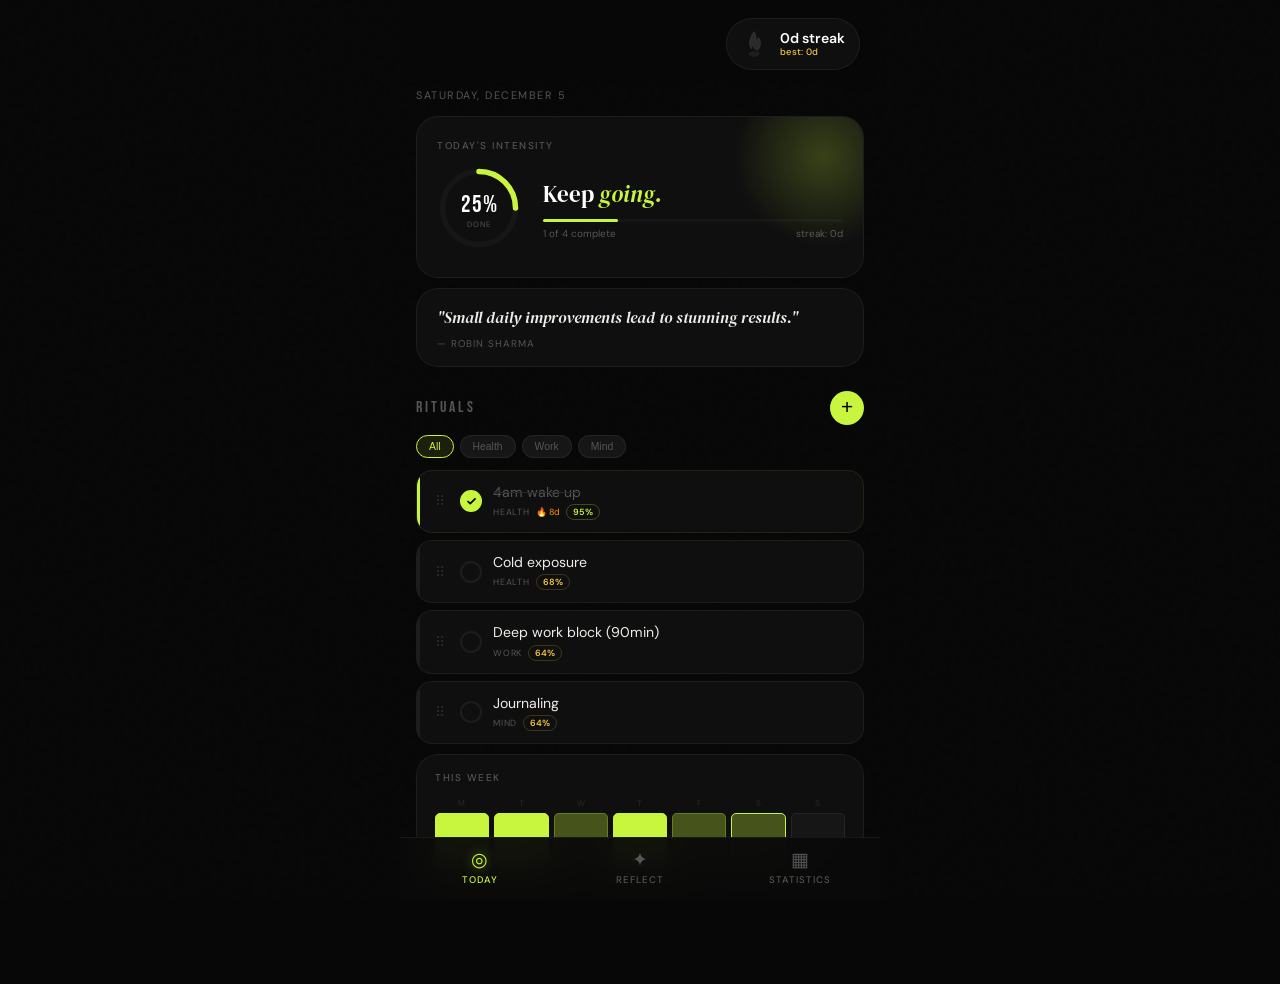
==== index.html @ 24c94afb "Add files via upload" ====
<!DOCTYPE html>
<html lang="en">
<head>
  <meta charset="UTF-8">
  <meta name="viewport" content="width=device-width, initial-scale=1.0, viewport-fit=cover">
  <title>ALTURA — Elite Habit Forge</title>
  <link rel="preconnect" href="https://fonts.googleapis.com">
  <link href="https://fonts.googleapis.com/css2?family=DM+Sans:ital,opsz,wght@0,9..40,300;0,9..40,400;0,9..40,500;0,9..40,600;1,9..40,300&family=Bebas+Neue&family=DM+Serif+Display:ital@0;1&display=swap" rel="stylesheet">
  <style>
    :root{
      --bg:#070707;--surface:#0f0f0f;--surface2:#161616;--surface3:#1c1c1c;
      --border:rgba(255,255,255,0.06);--text:#f0ede8;--text-muted:#555;--text-dim:#282828;
      --accent:#c8f53e;--accent-dim:rgba(200,245,62,0.1);--accent-glow:rgba(200,245,62,0.22);
      --gold:#f5c842;--white:#ffffff;
      --r-xl:22px;--r-lg:16px;--r-md:12px;--r-sm:8px;
    }
    *{margin:0;padding:0;box-sizing:border-box;-webkit-tap-highlight-color:transparent;}
    html{scroll-behavior:smooth;}
    body{background:var(--bg);font-family:'DM Sans',sans-serif;color:var(--text);min-height:100vh;overflow-x:hidden;}
    body::before{content:'';position:fixed;inset:0;background-image:url("data:image/svg+xml,%3Csvg viewBox='0 0 200 200' xmlns='http://www.w3.org/2000/svg'%3E%3Cfilter id='n'%3E%3CfeTurbulence type='fractalNoise' baseFrequency='0.85' numOctaves='4' stitchTiles='stitch'/%3E%3C/filter%3E%3Crect width='100%25' height='100%25' filter='url(%23n)' opacity='0.025'/%3E%3C/svg%3E");pointer-events:none;z-index:0;opacity:.5;}

    /* ══════════════════════════════
       LOADING SCREEN
    ══════════════════════════════ */
    #loader{
      position:fixed;inset:0;background:var(--bg);z-index:9999;
      display:flex;align-items:center;justify-content:center;
      flex-direction:column;gap:0;
    }
    #loader img{
      width:200px;height:auto;
      animation:loaderPop .5s cubic-bezier(0.34,1.4,0.64,1) forwards;
      opacity:0;
    }
    @keyframes loaderPop{
      0%{opacity:0;transform:scale(.7);}
      60%{opacity:1;transform:scale(1.06);}
      100%{opacity:1;transform:scale(1);}
    }
    @keyframes loaderFade{
      0%{opacity:1;}
      100%{opacity:0;pointer-events:none;}
    }
    #loader.hide{animation:loaderFade .35s ease forwards;}

    /* ══════════════════════════════
       APP
    ══════════════════════════════ */
    .app{max-width:480px;margin:0 auto;padding:0 0 90px;position:relative;z-index:1;}

    /* ── NAV ── */
    .nav{display:flex;justify-content:flex-end;align-items:center;padding:18px 20px 14px;position:sticky;top:0;z-index:200;background:linear-gradient(to bottom,rgba(7,7,7,1) 65%,rgba(7,7,7,0));}

    /* ── FIRE STREAK ── */
    .fire-streak-wrap{display:flex;align-items:center;gap:7px;background:var(--surface);border:1px solid var(--border);border-radius:40px;padding:5px 14px 5px 8px;cursor:default;transition:border-color .3s;}
    .fire-streak-wrap.lit{border-color:rgba(255,140,0,.35);}
    .flame-container{position:relative;width:38px;height:40px;flex-shrink:0;}

    .flame-unlit{position:absolute;inset:0;display:flex;align-items:center;justify-content:center;transition:opacity .3s,transform .3s;}
    .flame-unlit svg{width:28px;height:28px;}
    .fire-streak-wrap.lit .flame-unlit{opacity:0;transform:scale(.8);}

    .flame-lit{position:absolute;inset:0;opacity:0;transform:scale(.7) translateY(4px);transition:opacity .4s,transform .4s;}
    .fire-streak-wrap.lit .flame-lit{opacity:1;transform:scale(1) translateY(0);}

    .flame-outer{position:absolute;bottom:0;left:50%;transform:translateX(-50%);width:28px;height:36px;transform-origin:bottom center;}
    .flame-mid{position:absolute;bottom:0;left:50%;transform:translateX(-50%);width:20px;height:28px;transform-origin:bottom center;}
    .flame-inner{position:absolute;bottom:2px;left:50%;transform:translateX(-50%);width:12px;height:16px;transform-origin:bottom center;}
    .flame-base{position:absolute;bottom:0;left:50%;transform:translateX(-50%);width:30px;height:10px;border-radius:50%;transform-origin:center center;}

    @keyframes flickerOuter{
      0%,100%{transform:translateX(-50%) scale(1);}
      20%{transform:translateX(-50%) scale(1.06,.94);}
      40%{transform:translateX(-50%) scale(.95,1.04);}
      60%{transform:translateX(-50%) scale(1.04,.97);}
      80%{transform:translateX(-50%) scale(.97,1.03);}
    }
    @keyframes flickerMid{
      0%,100%{transform:translateX(-50%) scale(1);}
      30%{transform:translateX(-50%) scale(1.08,.96);}
      70%{transform:translateX(-50%) scale(.94,1.06);}
    }
    @keyframes flickerInner{0%,100%{opacity:.9;}50%{opacity:1;}}
    @keyframes pulseBase{0%,100%{opacity:.7;}50%{opacity:1;}}
    @keyframes igniteFlame{
      0%{opacity:0;transform:translateX(-50%) scale(.7) translateY(4px);}
      50%{opacity:1;transform:translateX(-50%) scale(1.05) translateY(-1px);}
      100%{opacity:1;transform:translateX(-50%) scale(1) translateY(0);}
    }
    @keyframes glowPulse{0%,100%{filter:drop-shadow(0 0 5px rgba(255,120,0,.7)) drop-shadow(0 0 12px rgba(255,200,0,.35));}50%{filter:drop-shadow(0 0 10px rgba(255,140,0,1)) drop-shadow(0 0 22px rgba(255,200,0,.6));}}

    .fire-streak-wrap.lit .flame-outer{animation:igniteFlame .5s cubic-bezier(.34,1.4,.64,1) forwards,flickerOuter 1.8s ease-in-out .55s infinite,glowPulse 2s ease-in-out .3s infinite;}
    .fire-streak-wrap.lit .flame-mid{animation:flickerMid 1.4s ease-in-out infinite .2s;}
    .fire-streak-wrap.lit .flame-inner{animation:flickerInner 1s ease-in-out infinite;}
    .fire-streak-wrap.lit .flame-base{animation:pulseBase 1.6s ease-in-out infinite .1s;}

    .streak-nums{display:flex;flex-direction:column;line-height:1.1;}
    .streak-cur{font-size:.88rem;font-weight:600;color:var(--white);}
    .streak-best-label{font-size:.58rem;color:var(--gold);font-weight:500;letter-spacing:.3px;}

    /* ── HERO ── */
    .hero{padding:4px 16px 14px;}
    .date-line{font-size:.68rem;font-weight:400;color:var(--text-muted);text-transform:uppercase;letter-spacing:1.5px;margin-bottom:14px;}

    /* ── PROGRESS CARD ── */
    .progress-card{background:var(--surface);border:1px solid var(--border);border-radius:var(--r-xl);padding:22px 20px;margin-bottom:10px;position:relative;overflow:hidden;transition:box-shadow .4s;}
    .progress-card::after{content:'';position:absolute;top:-50px;right:-50px;width:180px;height:180px;background:radial-gradient(circle,var(--accent-glow) 0%,transparent 70%);pointer-events:none;}
    @keyframes pulse-ring{0%{box-shadow:0 0 0 0 var(--accent-glow);}70%{box-shadow:0 0 0 20px rgba(200,245,62,0);}100%{box-shadow:0 0 0 0 rgba(200,245,62,0);}}
    .pulse-reward{animation:pulse-ring .8s ease-out;}
    .widget-label{font-size:.62rem;font-weight:500;text-transform:uppercase;letter-spacing:1.5px;color:var(--text-muted);margin-bottom:14px;}
    .ring-row{display:flex;align-items:center;gap:22px;}
    .ring-container{position:relative;flex-shrink:0;}
    .ring-svg{transform:rotate(-90deg);}
    .ring-track{fill:none;stroke:var(--surface2);stroke-width:6;}
    .ring-fill{fill:none;stroke:var(--accent);stroke-width:6;stroke-linecap:round;stroke-dasharray:251;stroke-dashoffset:251;transition:stroke-dashoffset .9s cubic-bezier(.4,0,.2,1);}
    .ring-center{position:absolute;inset:0;display:flex;flex-direction:column;align-items:center;justify-content:center;}
    .ring-pct{font-family:'Bebas Neue',sans-serif;font-size:1.5rem;letter-spacing:1px;color:var(--white);line-height:1;}
    .ring-sub{font-size:.48rem;color:var(--text-muted);text-transform:uppercase;letter-spacing:1px;margin-top:2px;}
    .progress-info{flex:1;min-width:0;}
    .progress-info h2{font-family:'DM Serif Display',serif;font-size:1.45rem;font-weight:400;line-height:1.2;margin-bottom:8px;color:var(--white);}
    .progress-info h2 em{font-style:italic;color:var(--accent);}
    .habits-bar{height:3px;background:var(--surface2);border-radius:3px;margin-top:10px;}
    .habits-bar-fill{height:100%;border-radius:3px;background:var(--accent);transition:width .6s cubic-bezier(.4,0,.2,1);width:0%;}
    .habits-count-row{display:flex;justify-content:space-between;margin-top:5px;font-size:.62rem;color:var(--text-muted);}

    /* ── QUOTE ── */
    .quote-card{background:var(--surface);border:1px solid var(--border);border-radius:var(--r-xl);padding:16px 20px;margin-bottom:10px;}
    .quote-text{font-family:'DM Serif Display',serif;font-style:italic;font-size:1rem;line-height:1.55;color:var(--text);}
    .quote-author{font-size:.62rem;color:var(--text-muted);margin-top:7px;text-transform:uppercase;letter-spacing:1px;}

    /* ── HABITS SECTION ── */
    .habits-section{padding:0 16px;margin-bottom:10px;}
    .section-header{display:flex;justify-content:space-between;align-items:center;margin-bottom:10px;}
    .section-title{font-family:'Bebas Neue',sans-serif;font-size:1rem;letter-spacing:3px;color:var(--text-muted);}
    .add-habit-btn{width:34px;height:34px;background:var(--accent);border:none;border-radius:50%;font-size:1.3rem;font-weight:300;color:#000;cursor:pointer;display:flex;align-items:center;justify-content:center;transition:all .15s;line-height:1;}
    .add-habit-btn:hover{transform:scale(1.08);background:#d4f74a;}

    .cat-filters{display:flex;gap:6px;overflow-x:auto;padding-bottom:2px;margin-bottom:10px;scrollbar-width:none;}
    .cat-filters::-webkit-scrollbar{display:none;}
    .cat-chip{background:var(--surface2);border:1px solid var(--border);border-radius:40px;padding:5px 12px;font-size:.65rem;color:var(--text-muted);cursor:pointer;white-space:nowrap;transition:all .15s;}
    .cat-chip:hover{color:var(--text);}
    .cat-chip.active{background:var(--accent-dim);border-color:var(--accent);color:var(--accent);}

    .habits-list{display:flex;flex-direction:column;gap:7px;}
    @keyframes slide-up{from{opacity:0;transform:translateY(10px);}to{opacity:1;transform:translateY(0);}}
    .habit-row{background:var(--surface);border:1px solid var(--border);border-radius:var(--r-lg);padding:12px 12px 12px 14px;display:flex;align-items:center;gap:11px;cursor:pointer;position:relative;overflow:hidden;animation:slide-up .2s ease both;transition:border-color .15s,background .15s;}
    .habit-row::before{content:'';position:absolute;left:0;top:0;bottom:0;width:3px;background:var(--border);transition:background .2s;border-radius:0 2px 2px 0;}
    .habit-row.done::before{background:var(--accent);}
    .habit-row.done{border-color:rgba(200,245,62,.09);}
    .drag-handle{color:var(--text-dim);font-size:.9rem;cursor:grab;padding:2px 4px;flex-shrink:0;transition:color .15s;touch-action:none;user-select:none;}
    .drag-handle:hover{color:var(--text-muted);}
    .habit-row.dragging{opacity:.5;border-color:var(--accent);}
    .habit-row.drag-over{border-color:rgba(200,245,62,.4);background:rgba(200,245,62,.03);}
    .habit-check-wrap{width:22px;height:22px;border-radius:50%;border:2px solid var(--border);display:flex;align-items:center;justify-content:center;flex-shrink:0;transition:all .2s;}
    .habit-row.done .habit-check-wrap{background:var(--accent);border-color:var(--accent);}
    .check-icon{width:9px;height:7px;opacity:0;transition:opacity .15s;}
    .habit-row.done .check-icon{opacity:1;}
    .habit-info{flex:1;min-width:0;}
    .habit-name{font-size:.88rem;font-weight:400;color:var(--text);transition:color .2s;white-space:normal;word-break:break-word;line-height:1.3;}
    .habit-row.done .habit-name{color:var(--text-muted);text-decoration:line-through;text-decoration-color:var(--text-dim);}
    .habit-meta{display:flex;align-items:center;gap:6px;margin-top:3px;flex-wrap:wrap;}
    .habit-cat{font-size:.56rem;color:var(--text-muted);text-transform:uppercase;letter-spacing:.8px;}
    .habit-streak-badge{font-size:.56rem;color:var(--text-muted);display:flex;align-items:center;gap:2px;}
    .habit-streak-badge.hot{color:#ff9800;}
    .habit-rate-badge{font-size:.56rem;font-weight:600;padding:1px 6px;border-radius:20px;border:1px solid var(--border);}
    .habit-rate-badge.high{color:var(--accent);border-color:rgba(200,245,62,.25);}
    .habit-rate-badge.mid{color:var(--gold);border-color:rgba(245,200,66,.2);}
    .habit-rate-badge.low{color:#ff6b6b;border-color:rgba(255,107,107,.2);}
    .habit-del{background:none;border:none;color:transparent;font-size:.8rem;cursor:pointer;padding:4px;transition:color .15s;flex-shrink:0;}
    .habit-row:hover .habit-del{color:var(--text-dim);}
    .habit-del:hover{color:#ff5555!important;}
    .empty-state{text-align:center;padding:32px 20px;color:var(--text-muted);}
    .empty-state .empty-icon{font-size:1.8rem;margin-bottom:10px;opacity:.3;}
    .empty-state p{font-size:.78rem;line-height:1.6;}

    /* ── THIS WEEK SECTION (7 squares) ── */
    .week-dots-card{background:var(--surface);border:1px solid var(--border);border-radius:var(--r-xl);padding:16px 18px;margin:0 16px 10px;}
    .card-header{display:flex;justify-content:space-between;align-items:center;margin-bottom:14px;}
    .card-header .card-label{font-size:.62rem;font-weight:500;text-transform:uppercase;letter-spacing:1.5px;color:var(--text-muted);}
    .week-dots-inner{display:grid;grid-template-columns:repeat(7,1fr);gap:5px;}
    .week-dot-col{display:flex;flex-direction:column;align-items:center;gap:4px;}
    .week-dot-day{font-size:.52rem;text-transform:uppercase;color:var(--text-dim);letter-spacing:.4px;}
    .week-dot{width:100%;aspect-ratio:1;border-radius:5px;background:var(--surface2);border:1px solid var(--border);transition:all .2s;}
    .week-dot.full{background:var(--accent);border-color:var(--accent);}
    .week-dot.partial{background:rgba(200,245,62,.3);border-color:rgba(200,245,62,.25);}
    .week-dot.today-mark{border-color:var(--accent)!important;}

    /* ── HUB NAV ── */
    .hub-nav{
      position:fixed;bottom:0;left:50%;transform:translateX(-50%);
      width:100%;max-width:480px;
      background:rgba(10,10,10,.95);
      border-top:1px solid var(--border);
      backdrop-filter:blur(20px);
      display:flex;
      z-index:300;
      padding:0 0 env(safe-area-inset-bottom,0);
    }
    .hub-item{
      flex:1;display:flex;flex-direction:column;align-items:center;justify-content:center;
      gap:4px;padding:12px 8px 14px;cursor:pointer;
      font-size:.6rem;font-weight:500;text-transform:uppercase;letter-spacing:1px;
      color:var(--text-muted);transition:color .15s;text-decoration:none;
      border:none;background:none;font-family:'DM Sans',sans-serif;
    }
    .hub-item:hover{color:var(--text);}
    .hub-item.active{color:var(--accent);}
    .hub-icon{font-size:1.2rem;line-height:1;}
    .hub-item.active .hub-icon{filter:drop-shadow(0 0 6px rgba(200,245,62,.5));}

    /* ── MODALS ── */
    .modal-overlay{position:fixed;inset:0;background:rgba(0,0,0,.9);backdrop-filter:blur(14px);z-index:1000;display:flex;align-items:flex-end;justify-content:center;opacity:0;visibility:hidden;transition:all .2s;}
    .modal-overlay.active{opacity:1;visibility:visible;}
    .modal-sheet{background:#111;border:1px solid var(--border);border-radius:var(--r-xl) var(--r-xl) 0 0;padding:28px 22px 44px;width:100%;max-width:480px;transform:translateY(36px);transition:transform .25s cubic-bezier(.34,1.2,.64,1);}
    .modal-overlay.active .modal-sheet{transform:translateY(0);}
    .modal-handle{width:34px;height:4px;background:var(--surface2);border-radius:4px;margin:0 auto 24px;}
    .modal-title{font-family:'Bebas Neue',sans-serif;font-size:1.3rem;letter-spacing:2px;color:var(--white);margin-bottom:18px;}
    .modal-input{width:100%;background:var(--surface2);border:1px solid var(--border);border-radius:var(--r-md);padding:13px 15px;color:var(--text);font-family:'DM Sans',sans-serif;font-size:.92rem;outline:none;transition:border-color .15s;margin-bottom:9px;}
    .modal-input:focus{border-color:rgba(255,255,255,.15);}
    .modal-input::placeholder{color:var(--text-muted);}
    .cat-select-wrap{position:relative;margin-bottom:9px;}
    .modal-select{width:100%;background:var(--surface2);border:1px solid var(--border);border-radius:var(--r-md);padding:13px 15px;color:var(--text);font-family:'DM Sans',sans-serif;font-size:.88rem;outline:none;appearance:none;cursor:pointer;}
    .custom-cat-input{display:none;width:100%;background:var(--surface2);border:1px solid rgba(200,245,62,.3);border-radius:var(--r-md);padding:13px 15px;color:var(--text);font-family:'DM Sans',sans-serif;font-size:.88rem;outline:none;margin-top:6px;}
    .custom-cat-input.show{display:block;}
    .custom-cat-input::placeholder{color:var(--text-muted);}
    .modal-btns{display:grid;grid-template-columns:1fr 2fr;gap:9px;margin-top:10px;}
    .modal-cancel{background:var(--surface2);border:1px solid var(--border);border-radius:var(--r-md);padding:13px;color:var(--text-muted);font-family:'DM Sans',sans-serif;font-size:.83rem;cursor:pointer;transition:all .15s;}
    .modal-cancel:hover{color:var(--text);}
    .modal-confirm{background:var(--accent);border:none;border-radius:var(--r-md);padding:13px;color:#000;font-family:'DM Sans',sans-serif;font-size:.88rem;font-weight:600;cursor:pointer;transition:all .15s;}
    .modal-confirm:hover{background:#d4f74a;}
    ::-webkit-scrollbar{width:0;}
  </style>
</head>
<body>

<!-- ── LOADING SCREEN ── -->
<div id="loader">
  <img src="img/Title_logo.png" alt="ALTURA" id="loaderLogo">
</div>

<div class="app">
  <!-- NAV — streak only, no logo -->
  <nav class="nav">
    <div class="fire-streak-wrap" id="fireStreakWrap">
      <div class="flame-container">
        <div class="flame-unlit">
          <svg viewBox="0 0 28 32" fill="none">
            <path d="M14 2C11.5 6 9 10.5 9 15.5c0 2.6 1.2 4.7 2.3 5.9-.2-2.3.6-4 2.3-5.2-.6 2.3.6 5.2 2.9 6.3-.2-1.7.6-3.4 1.7-4.6.5 2.1.2 4-.9 5.5 2.3-1.2 4-4.6 4-8 0-4-2.3-6.9-2.3-6.9-.6 2.3-1.7 4-3 4.6.9-3.4 0-7.4-1.7-11.1z" fill="#2a2a2a" stroke="#3d3d3d" stroke-width="0.8" stroke-linejoin="round"/>
            <ellipse cx="14" cy="27.5" rx="6.5" ry="3.2" fill="#1e1e1e"/>
          </svg>
        </div>
        <div class="flame-lit">
          <svg style="position:absolute;width:0;height:0;overflow:hidden;">
            <defs>
              <linearGradient id="outerFlame" x1="0.5" y1="0" x2="0.5" y2="1">
                <stop offset="0%" stop-color="#fff59d"/><stop offset="30%" stop-color="#ffca28"/>
                <stop offset="70%" stop-color="#ff6d00"/><stop offset="100%" stop-color="#bf360c"/>
              </linearGradient>
              <linearGradient id="midFlame" x1="0.5" y1="0" x2="0.5" y2="1">
                <stop offset="0%" stop-color="#fff9c4"/><stop offset="50%" stop-color="#ffb300"/>
                <stop offset="100%" stop-color="#e65100"/>
              </linearGradient>
              <linearGradient id="innerFlame" x1="0.5" y1="0" x2="0.5" y2="1">
                <stop offset="0%" stop-color="#ffffff"/><stop offset="60%" stop-color="#fff176"/>
                <stop offset="100%" stop-color="#ffca28"/>
              </linearGradient>
              <filter id="ff"><feGaussianBlur stdDeviation="1.4" result="b"/><feMerge><feMergeNode in="b"/><feMergeNode in="SourceGraphic"/></feMerge></filter>
            </defs>
          </svg>
          <div class="flame-base" style="background:radial-gradient(ellipse at center,rgba(255,109,0,.85) 0%,rgba(255,109,0,0) 80%);"></div>
          <svg class="flame-outer" viewBox="0 0 28 36" fill="none">
            <path filter="url(#ff)" d="M14 1C11.5 5 8.5 9.5 8.5 15c0 2.4 1 4.3 2 5.4C10 18.5 10.5 16.5 12 15.3c0 0-1 3.6 1.3 5.7.5-1.8 1.4-3.4 2-4.8.5 2.3.2 4.4-1 6.1 2-1 3.9-3.6 3.9-6.8 0-4-2-6.9-2-6.9-.4 2.2-1.3 3.9-2.5 4.5C15.5 10.5 14.5 5.5 14 1Z" fill="url(#outerFlame)"/>
          </svg>
          <svg class="flame-mid" viewBox="0 0 20 28" fill="none">
            <path d="M10 2C8 5 6 8.5 6 12.5c0 1.8.8 3.3 1.6 4.3 0-1.9.5-3.3 1.7-4 0 0-.8 2.5 1 4.2.4-1.4 1.2-2.6 1.6-3.8.4 1.7.1 3.4-.8 4.6 1.4-.6 2.8-2.5 2.8-4.8 0-2.8-1.4-4.7-1.4-4.7-.4 2.1-1.2 3.7-2.2 4.2C10.8 9.5 10 5 10 2Z" fill="url(#midFlame)"/>
          </svg>
          <svg class="flame-inner" viewBox="0 0 12 16" fill="none">
            <path d="M6 1C4.8 3 3.5 5.2 3.5 7.8c0 1 .4 1.9.9 2.5C4.2 8.7 4.5 7.6 5.3 7c0 0-.4 1.6.7 2.5.3-.9.7-1.6.9-2.3.2 1.1 0 2.1-.5 2.8.9-.4 1.7-1.6 1.7-3 0-1.7-.9-2.8-.9-2.8-.2 1.3-.8 2.2-1.4 2.6C6.4 5 6 2.5 6 1Z" fill="url(#innerFlame)"/>
          </svg>
        </div>
      </div>
      <div class="streak-nums">
        <span class="streak-cur"><span id="currentStreak">0</span>d streak</span>
        <span class="streak-best-label">best: <span id="bestStreak">0</span>d</span>
      </div>
    </div>
  </nav>

  <!-- HERO -->
  <div class="hero">
    <div class="date-line" id="currentDateBubble"></div>
    <div class="progress-card" id="progressCard">
      <div class="widget-label">Today's Intensity</div>
      <div class="ring-row">
        <div class="ring-container">
          <svg class="ring-svg" width="84" height="84" viewBox="0 0 92 92">
            <circle class="ring-track" cx="46" cy="46" r="40"/>
            <circle class="ring-fill" id="ringFill" cx="46" cy="46" r="40"/>
          </svg>
          <div class="ring-center">
            <div class="ring-pct" id="completionPercent">0%</div>
            <div class="ring-sub">done</div>
          </div>
        </div>
        <div class="progress-info">
          <h2 id="progressHeadline">Start your <em>rituals.</em></h2>
          <div class="habits-bar"><div class="habits-bar-fill" id="progressFill"></div></div>
          <div class="habits-count-row">
            <span id="habitsCountLabel">0 of 0 complete</span>
            <span id="streakLabel">streak: 0d</span>
          </div>
        </div>
      </div>
    </div>
    <div class="quote-card">
      <div class="quote-text" id="dailyQuote"></div>
      <div class="quote-author" id="quoteAuthor"></div>
    </div>
  </div>

  <!-- HABITS -->
  <div class="habits-section">
    <div class="section-header">
      <span class="section-title">Rituals</span>
      <button class="add-habit-btn" id="openModalBtn">+</button>
    </div>
    <div class="cat-filters" id="catFilters"></div>
    <div class="habits-list" id="habitsListContainer"></div>
  </div>

  <!-- THIS WEEK SECTION (7 squares) -->
  <div class="week-dots-card">
    <div class="card-header">
      <span class="card-label">This Week</span>
    </div>
    <div class="week-dots-inner" id="weekDotsMain"></div>
  </div>
</div>

<!-- HUB NAV -->
<nav class="hub-nav">
  <a class="hub-item active" href="index.html">
    <span class="hub-icon">◎</span>
    <span>Today</span>
  </a>
  <a class="hub-item" href="Reflect.html">
    <span class="hub-icon">✦</span>
    <span>Reflect</span>
  </a>
  <a class="hub-item" href="Statistics.html">
    <span class="hub-icon">▦</span>
    <span>Statistics</span>
  </a>
</nav>

<!-- ADD HABIT MODAL -->
<div class="modal-overlay" id="habitModal">
  <div class="modal-sheet">
    <div class="modal-handle"></div>
    <div class="modal-title">New Ritual</div>
    <input class="modal-input" type="text" id="habitNameInput" placeholder="Habit name…" autocomplete="off">
    <div class="cat-select-wrap">
      <select class="modal-select" id="categorySelect">
        <option value="Health">Health</option>
        <option value="Work">Work</option>
        <option value="Mind">Mind</option>
        <option value="Social">Social</option>
        <option value="__custom__">+ Custom category…</option>
      </select>
      <input class="custom-cat-input" id="customCatInput" type="text" placeholder="Category name…" maxlength="24" autocomplete="off">
    </div>
    <div class="modal-btns">
      <button class="modal-cancel" id="cancelModalBtn">Cancel</button>
      <button class="modal-confirm" id="confirmAddBtn">Add Ritual</button>
    </div>
  </div>
</div>

<script>
  /* ─── LOADER ─── */
  window.addEventListener('load',()=>{
    const loader=document.getElementById('loader');
    setTimeout(()=>{
      loader.classList.add('hide');
      setTimeout(()=>{loader.style.display='none';},350);
    },500);
  });

  /* ─── SHARED DATA KEY ─── */
  const STORAGE_KEY='altura_v5';
  const pad=n=>String(n).padStart(2,'0');
  function getTodayKey(){const d=new Date();return`${d.getFullYear()}-${pad(d.getMonth()+1)}-${pad(d.getDate())}`;}
  function getMonthKey(){const d=new Date();return`${d.getFullYear()}-${pad(d.getMonth()+1)}`;}
  function isFuture(key){const t=new Date();t.setHours(0,0,0,0);const[y,m,d]=key.split('-').map(Number);return new Date(y,m-1,d)>t;}
  function getDayPct(key){if(!habits.length||isFuture(key))return 0;const map=completions[key]||{};return(habits.filter(h=>map[h.id]).length/habits.length)*100;}
  function isFullDay(key){return habits.length>0&&getDayPct(key)===100;}
  function escHtml(s){const d=document.createElement('div');d.textContent=s;return d.innerHTML;}
  function getAllCategories(){const cats=new Set(['All']);habits.forEach(h=>cats.add(h.category));return[...cats];}

  let habits=[],completions={},moodLog={},bestStreakOverall=0;
  let streakFreezeUsed=false,lastFreezeDate=null,freezeUsedThisMonth=false;
  let activeFilter='All',dragSrcIdx=null;

  function computeStreak(){
    if(!habits.length)return 0;
    let streak=0,cursor=new Date();cursor.setHours(0,0,0,0);let usedFreeze=false;
    for(let i=0;i<5000;i++){
      const key=`${cursor.getFullYear()}-${pad(cursor.getMonth()+1)}-${pad(cursor.getDate())}`;
      if(getDayPct(key)===100){streak++;usedFreeze=false;}
      else{if(!usedFreeze&&streakFreezeUsed&&lastFreezeDate===key){streak++;usedFreeze=true;}else break;}
      cursor.setDate(cursor.getDate()-1);
    }
    return streak;
  }

  function computeHabitStreak(habitId){
    let streak=0,cursor=new Date();cursor.setHours(0,0,0,0);
    for(let i=0;i<5000;i++){
      const key=`${cursor.getFullYear()}-${pad(cursor.getMonth()+1)}-${pad(cursor.getDate())}`;
      if(isFuture(key)){cursor.setDate(cursor.getDate()-1);continue;}
      if(completions[key]?.[habitId])streak++;else break;
      cursor.setDate(cursor.getDate()-1);
    }
    return streak;
  }

  function computeHabitRate(habitId){
    let cnt=0,total=0;
    for(const day in completions){if(isFuture(day))continue;total++;if(completions[day]?.[habitId])cnt++;}
    return total?Math.round((cnt/total)*100):0;
  }

  function updateStreak(){
    const cur=computeStreak();
    if(cur>bestStreakOverall)bestStreakOverall=cur;
    document.getElementById('bestStreak').textContent=bestStreakOverall;
    document.getElementById('currentStreak').textContent=cur;
    document.getElementById('streakLabel').textContent=`streak: ${cur}d`;
    const fw=document.getElementById('fireStreakWrap');
    const todayFull=isFullDay(getTodayKey());
    if(todayFull&&!fw.classList.contains('lit'))fw.classList.add('lit');
    else if(!todayFull&&fw.classList.contains('lit'))fw.classList.remove('lit');
  }

  function renderCatFilters(){
    const wrap=document.getElementById('catFilters');
    const cats=getAllCategories();
    wrap.innerHTML='';
    if(cats.length<=2){wrap.style.display='none';return;}
    wrap.style.display='flex';
    cats.forEach(cat=>{
      const chip=document.createElement('button');
      chip.className='cat-chip'+(cat===activeFilter?' active':'');
      chip.textContent=cat;
      chip.addEventListener('click',()=>{activeFilter=cat;renderCatFilters();renderHabits();});
      wrap.appendChild(chip);
    });
  }

  function renderHabits(){
    renderCatFilters();
    const container=document.getElementById('habitsListContainer');
    const filtered=activeFilter==='All'?habits:habits.filter(h=>h.category===activeFilter);
    if(!habits.length){container.innerHTML=`<div class="empty-state"><div class="empty-icon">○</div><p>No rituals yet.<br>Tap + to begin.</p></div>`;return;}
    if(!filtered.length){container.innerHTML=`<div class="empty-state"><p>No habits in this category.</p></div>`;return;}
    const todayData=completions[getTodayKey()]||{};
    container.innerHTML='';
    filtered.forEach((h,i)=>{
      const done=!!todayData[h.id];
      const hStreak=computeHabitStreak(h.id);
      const hRate=computeHabitRate(h.id);
      const rateClass=hRate>=75?'high':hRate>=40?'mid':'low';
      const realIdx=habits.indexOf(h);
      const row=document.createElement('div');
      row.className=`habit-row${done?' done':''}`;
      row.style.animationDelay=`${i*30}ms`;
      row.dataset.idx=realIdx;
      row.draggable=true;
      row.innerHTML=`
        <span class="drag-handle" title="Drag to reorder">⠿</span>
        <div class="habit-check-wrap"><svg class="check-icon" viewBox="0 0 10 8" fill="none"><path d="M1 4L3.5 6.5L9 1" stroke="#000" stroke-width="2" stroke-linecap="round" stroke-linejoin="round"/></svg></div>
        <div class="habit-info">
          <div class="habit-name">${escHtml(h.name)}</div>
          <div class="habit-meta">
            <span class="habit-cat">${escHtml(h.category)}</span>
            ${hStreak>0?`<span class="habit-streak-badge${hStreak>=3?' hot':''}"><span>${hStreak>=3?'🔥':'·'}</span>${hStreak}d</span>`:''}
            ${hRate>0?`<span class="habit-rate-badge ${rateClass}">${hRate}%</span>`:''}
          </div>
        </div>
        <button class="habit-del" data-id="${h.id}">✕</button>`;
      row.addEventListener('click',e=>{if(e.target.closest('.habit-del')||e.target.closest('.drag-handle'))return;toggleHabit(h.id,!done);});
      row.querySelector('.habit-del').addEventListener('click',e=>{e.stopPropagation();deleteHabit(h.id);});
      row.addEventListener('dragstart',e=>{dragSrcIdx=realIdx;row.classList.add('dragging');e.dataTransfer.effectAllowed='move';});
      row.addEventListener('dragend',()=>{row.classList.remove('dragging');container.querySelectorAll('.habit-row').forEach(r=>r.classList.remove('drag-over'));});
      row.addEventListener('dragover',e=>{e.preventDefault();row.classList.add('drag-over');});
      row.addEventListener('dragleave',()=>row.classList.remove('drag-over'));
      row.addEventListener('drop',e=>{
        e.preventDefault();row.classList.remove('drag-over');
        const targetIdx=parseInt(row.dataset.idx);
        if(dragSrcIdx===null||dragSrcIdx===targetIdx)return;
        const moved=habits.splice(dragSrcIdx,1)[0];
        habits.splice(targetIdx,0,moved);
        dragSrcIdx=null;renderAll();
      });
      container.appendChild(row);
    });
  }

  function toggleHabit(id,checked){
    const key=getTodayKey();
    if(!completions[key])completions[key]={};
    if(checked)completions[key][id]=true;else delete completions[key][id];
    if(!Object.keys(completions[key]).length)delete completions[key];
    renderAll();
    if(window.navigator.vibrate)window.navigator.vibrate(25);
    if(getDayPct(key)===100){
      document.getElementById('progressCard').classList.add('pulse-reward');
      setTimeout(()=>document.getElementById('progressCard').classList.remove('pulse-reward'),800);
    }
  }

  function addHabit(name,cat){
    const n=name.trim();if(!n)return false;
    habits.push({id:`${Date.now()}-${Math.random().toString(36).substr(2,6)}`,name:n,category:cat||'Health'});
    renderAll();return true;
  }

  function deleteHabit(id){
    habits=habits.filter(h=>h.id!==id);
    for(const day in completions)if(completions[day])delete completions[day][id];
    renderAll();
  }

  function updateProgress(){
    const pct=getDayPct(getTodayKey()),floor=Math.floor(pct);
    const done=habits.filter(h=>(completions[getTodayKey()]||{})[h.id]).length,total=habits.length;
    document.getElementById('completionPercent').textContent=`${floor}%`;
    document.getElementById('progressFill').style.width=`${pct}%`;
    document.getElementById('habitsCountLabel').textContent=`${done} of ${total} complete`;
    const c=251;
    document.getElementById('ringFill').style.strokeDashoffset=c-(pct/100)*c;
    document.getElementById('ringFill').style.strokeDasharray=c;
    const hl=['Start your <em>rituals.</em>','Keep <em>going.</em>','You\'re <em>building</em> it.','Almost <em>there.</em>','Day <em>conquered.</em>'];
    document.getElementById('progressHeadline').innerHTML=hl[pct===0?0:pct<30?1:pct<60?2:pct<100?3:4];
  }

  function updateQuote(){
    const qs=[
      {t:"You are stopping you.",a:"David Goggins"},
      {t:"Don't stop when you're tired. Stop when you're done.",a:"David Goggins"},
      {t:"Be obsessed or be average.",a:"Grant Cardone"},
      {t:"Comfort is a slow death.",a:"Unknown"},
      {t:"We are what we repeatedly do.",a:"Aristotle"},
      {t:"Small daily improvements lead to stunning results.",a:"Robin Sharma"},
      {t:"The chains of habit are too light to be felt until they are too heavy to be broken.",a:"Warren Buffett"}
    ];
    const q=qs[new Date().getDate()%qs.length];
    document.getElementById('dailyQuote').textContent=`"${q.t}"`;
    document.getElementById('quoteAuthor').textContent=`— ${q.a}`;
  }

  function updateDate(){document.getElementById('currentDateBubble').textContent=new Date().toLocaleDateString('en-US',{weekday:'long',month:'long',day:'numeric'});}

  /* ─── THIS WEEK DOTS (7 squares) ─── */
  function renderWeekDotsMain(){
    const container=document.getElementById('weekDotsMain');
    if(!container)return;
    const days=['M','T','W','T','F','S','S'];
    container.innerHTML='';
    const today=new Date();
    const dow=today.getDay();
    const diffToMon=dow===0?6:dow-1;
    const monday=new Date(today);
    monday.setDate(today.getDate()-diffToMon);

    for(let i=0;i<7;i++){
      const d=new Date(monday);
      d.setDate(monday.getDate()+i);
      const key=`${d.getFullYear()}-${pad(d.getMonth()+1)}-${pad(d.getDate())}`;
      const pct=getDayPct(key);
      const isToday=key===getTodayKey();
      const future=isFuture(key);

      const col=document.createElement('div');
      col.className='week-dot-col';

      const label=document.createElement('div');
      label.className='week-dot-day';
      label.textContent=days[i];

      const dot=document.createElement('div');
      dot.className='week-dot';
      if(!future){
        if(pct===100)dot.classList.add('full');
        else if(pct>0)dot.classList.add('partial');
      }
      if(isToday)dot.classList.add('today-mark');

      col.appendChild(label);
      col.appendChild(dot);
      container.appendChild(col);
    }
  }

  function renderAll(){
    renderHabits();
    renderWeekDotsMain();
    updateProgress();
    updateStreak();
    updateQuote();
    updateDate();
    save();
  }

  function save(){localStorage.setItem(STORAGE_KEY,JSON.stringify({habits,completions,moodLog,bestStreakOverall,streakFreezeUsed,lastFreezeDate,freezeUsedThisMonth,freezeMonthKey:getMonthKey()}));}

  function load(){
    const raw=localStorage.getItem(STORAGE_KEY);
    if(raw){try{const d=JSON.parse(raw);if(d.habits)habits=d.habits;if(d.completions)completions=d.completions;if(d.moodLog)moodLog=d.moodLog;if(typeof d.bestStreakOverall==='number')bestStreakOverall=d.bestStreakOverall;if(d.streakFreezeUsed)streakFreezeUsed=d.streakFreezeUsed;if(d.lastFreezeDate)lastFreezeDate=d.lastFreezeDate;if(d.freezeUsedThisMonth)freezeUsedThisMonth=d.freezeUsedThisMonth;if(d.freezeMonthKey&&d.freezeMonthKey!==getMonthKey())freezeUsedThisMonth=false;}catch(e){}}
    if(!habits.length){
      habits=[{id:'d1',name:'4am wake up',category:'Health'},{id:'d2',name:'Cold exposure',category:'Health'},{id:'d3',name:'Deep work block (90min)',category:'Work'},{id:'d4',name:'Journaling',category:'Mind'}];
      const tk=getTodayKey();if(!completions[tk])completions[tk]={};completions[tk]['d1']=true;
      const y=new Date();y.setDate(y.getDate()-1);const yk=`${y.getFullYear()}-${pad(y.getMonth()+1)}-${pad(y.getDate())}`;if(!completions[yk])completions[yk]={};completions[yk]['d1']=true;completions[yk]['d2']=true;
      for(let i=2;i<22;i++){const dx=new Date();dx.setDate(dx.getDate()-i);const dk=`${dx.getFullYear()}-${pad(dx.getMonth()+1)}-${pad(dx.getDate())}`;if(!completions[dk])completions[dk]={};if(Math.random()>.35)habits.forEach(h=>completions[dk][h.id]=true);else if(Math.random()>.4)completions[dk][habits[0].id]=true;}
    }
    if(!bestStreakOverall)bestStreakOverall=computeStreak();
  }

  /* ─── MODAL ─── */
  const modal=document.getElementById('habitModal');
  const nameInput=document.getElementById('habitNameInput');
  const catSelect=document.getElementById('categorySelect');
  const customCatInput=document.getElementById('customCatInput');

  function refreshCatOptions(){
    const defaults=['Health','Work','Mind','Social'];
    const customs=[...new Set(habits.map(h=>h.category).filter(c=>!defaults.includes(c)))];
    catSelect.innerHTML='';
    [...defaults,...customs].forEach(c=>{const o=document.createElement('option');o.value=c;o.textContent=c;catSelect.appendChild(o);});
    const co=document.createElement('option');co.value='__custom__';co.textContent='+ Custom category…';catSelect.appendChild(co);
  }
  catSelect.addEventListener('change',()=>{
    if(catSelect.value==='__custom__'){customCatInput.classList.add('show');customCatInput.focus();}
    else customCatInput.classList.remove('show');
  });
  function openModal(){refreshCatOptions();modal.classList.add('active');setTimeout(()=>nameInput.focus(),200);}
  function closeModal(){modal.classList.remove('active');customCatInput.classList.remove('show');nameInput.value='';catSelect.value='Health';}
  document.getElementById('openModalBtn').addEventListener('click',openModal);
  document.getElementById('cancelModalBtn').addEventListener('click',closeModal);
  document.getElementById('confirmAddBtn').addEventListener('click',()=>{
    let cat=catSelect.value;
    if(cat==='__custom__')cat=customCatInput.value.trim()||'Other';
    if(addHabit(nameInput.value,cat))closeModal();
    else{nameInput.style.borderColor='rgba(255,80,80,.5)';setTimeout(()=>nameInput.style.borderColor='',700);}
  });
  nameInput.addEventListener('keypress',e=>{if(e.key==='Enter')document.getElementById('confirmAddBtn').click();});
  modal.addEventListener('click',e=>{if(e.target===modal)closeModal();});

  load();renderAll();
  let lastDate=getTodayKey();
  setInterval(()=>{const nd=getTodayKey();if(nd!==lastDate){lastDate=nd;renderAll();}},30000);
</script>
</body>
</html>
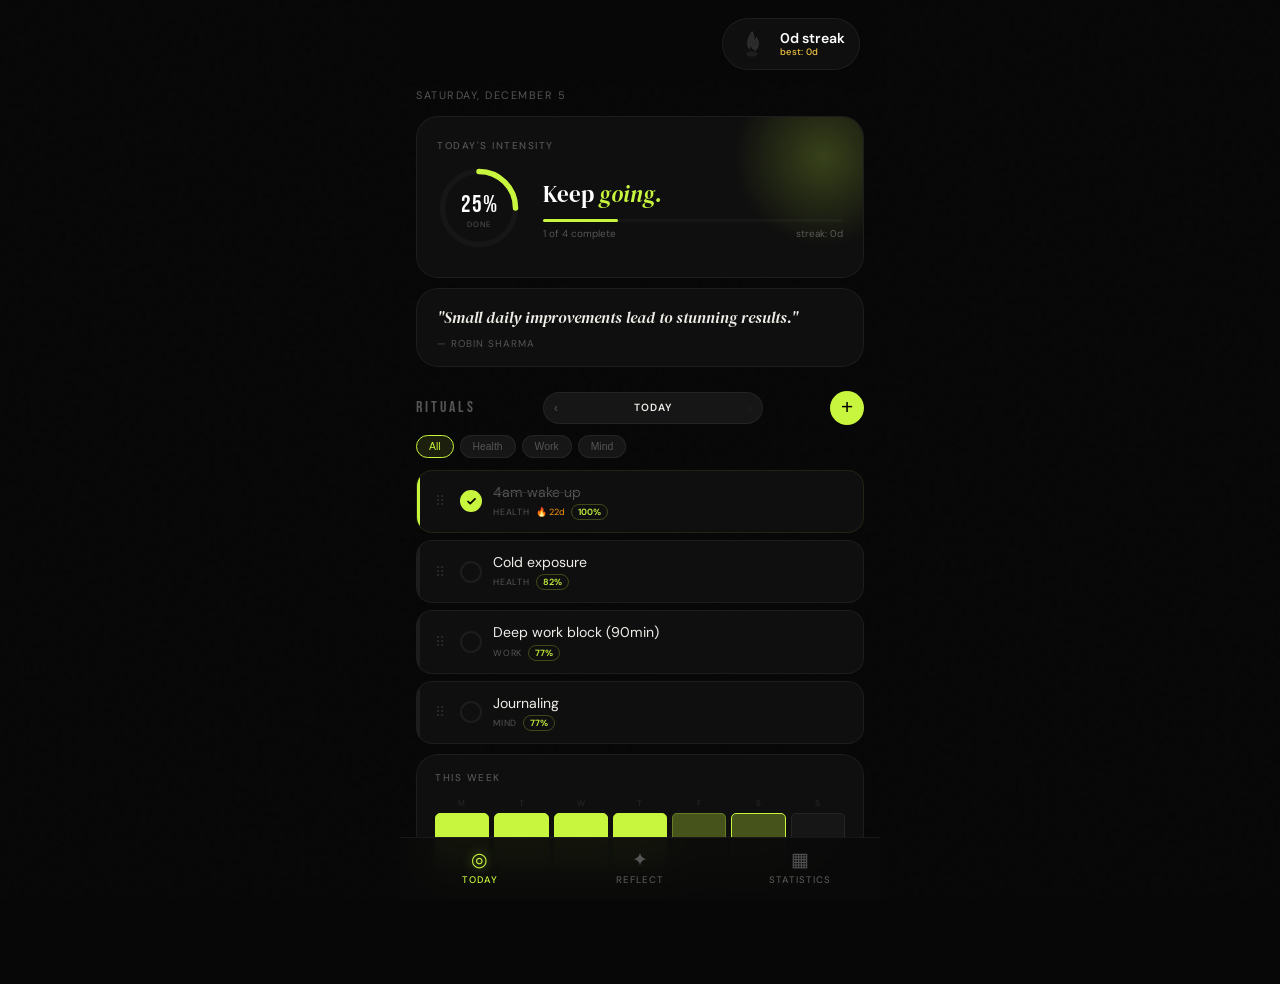
==== commit 3f62230f: "Add files via upload" ====
--- a/index.html
+++ b/index.html
@@ -52,9 +52,17 @@
     .nav{display:flex;justify-content:flex-end;align-items:center;padding:18px 20px 14px;position:sticky;top:0;z-index:200;background:linear-gradient(to bottom,rgba(7,7,7,1) 65%,rgba(7,7,7,0));}
 
     /* ── FIRE STREAK ── */
-    .fire-streak-wrap{display:flex;align-items:center;gap:7px;background:var(--surface);border:1px solid var(--border);border-radius:40px;padding:5px 14px 5px 8px;cursor:default;transition:border-color .3s;}
+    /* Fixed min-width so the pill never shrinks when flame lights or digit changes */
+    .fire-streak-wrap{
+      display:flex;align-items:center;gap:7px;
+      background:var(--surface);border:1px solid var(--border);
+      border-radius:40px;padding:5px 14px 5px 8px;
+      cursor:default;transition:border-color .3s;
+      min-width:128px; /* holds space for "88d streak" + lit flame */
+    }
     .fire-streak-wrap.lit{border-color:rgba(255,140,0,.35);}
-    .flame-container{position:relative;width:38px;height:40px;flex-shrink:0;}
+    /* Slightly wider container so the bigger flame paths aren't clipped */
+    .flame-container{position:relative;width:42px;height:40px;flex-shrink:0;}
 
     .flame-unlit{position:absolute;inset:0;display:flex;align-items:center;justify-content:center;transition:opacity .3s,transform .3s;}
     .flame-unlit svg{width:28px;height:28px;}
@@ -63,10 +71,11 @@
     .flame-lit{position:absolute;inset:0;opacity:0;transform:scale(.7) translateY(4px);transition:opacity .4s,transform .4s;}
     .fire-streak-wrap.lit .flame-lit{opacity:1;transform:scale(1) translateY(0);}
 
-    .flame-outer{position:absolute;bottom:0;left:50%;transform:translateX(-50%);width:28px;height:36px;transform-origin:bottom center;}
-    .flame-mid{position:absolute;bottom:0;left:50%;transform:translateX(-50%);width:20px;height:28px;transform-origin:bottom center;}
-    .flame-inner{position:absolute;bottom:2px;left:50%;transform:translateX(-50%);width:12px;height:16px;transform-origin:bottom center;}
-    .flame-base{position:absolute;bottom:0;left:50%;transform:translateX(-50%);width:30px;height:10px;border-radius:50%;transform-origin:center center;}
+    /* Flame layers — wider than before (outer 34px vs 28px, mid 24px vs 20px) */
+    .flame-outer{position:absolute;bottom:0;left:50%;transform:translateX(-50%);width:34px;height:38px;transform-origin:bottom center;}
+    .flame-mid{position:absolute;bottom:0;left:50%;transform:translateX(-50%);width:24px;height:30px;transform-origin:bottom center;}
+    .flame-inner{position:absolute;bottom:2px;left:50%;transform:translateX(-50%);width:14px;height:18px;transform-origin:bottom center;}
+    .flame-base{position:absolute;bottom:0;left:50%;transform:translateX(-50%);width:36px;height:12px;border-radius:50%;transform-origin:center center;}
 
     @keyframes flickerOuter{
       0%,100%{transform:translateX(-50%) scale(1);}
@@ -95,7 +104,8 @@
     .fire-streak-wrap.lit .flame-base{animation:pulseBase 1.6s ease-in-out infinite .1s;}
 
     .streak-nums{display:flex;flex-direction:column;line-height:1.1;}
-    .streak-cur{font-size:.88rem;font-weight:600;color:var(--white);}
+    /* Fixed width on streak line so "0d" and "99d" take same space → no layout shift */
+    .streak-cur{font-size:.88rem;font-weight:600;color:var(--white);min-width:64px;}
     .streak-best-label{font-size:.58rem;color:var(--gold);font-weight:500;letter-spacing:.3px;}
 
     /* ── HERO ── */
@@ -130,10 +140,43 @@
 
     /* ── HABITS SECTION ── */
     .habits-section{padding:0 16px;margin-bottom:10px;}
-    .section-header{display:flex;justify-content:space-between;align-items:center;margin-bottom:10px;}
-    .section-title{font-family:'Bebas Neue',sans-serif;font-size:1rem;letter-spacing:3px;color:var(--text-muted);}
-    .add-habit-btn{width:34px;height:34px;background:var(--accent);border:none;border-radius:50%;font-size:1.3rem;font-weight:300;color:#000;cursor:pointer;display:flex;align-items:center;justify-content:center;transition:all .15s;line-height:1;}
+
+    /* Section header — three-column: title | day-nav | + button */
+    .section-header{display:flex;justify-content:space-between;align-items:center;margin-bottom:10px;gap:8px;}
+    .section-title{font-family:'Bebas Neue',sans-serif;font-size:1rem;letter-spacing:3px;color:var(--text-muted);flex-shrink:0;}
+    .add-habit-btn{width:34px;height:34px;background:var(--accent);border:none;border-radius:50%;font-size:1.3rem;font-weight:300;color:#000;cursor:pointer;display:flex;align-items:center;justify-content:center;transition:all .15s;line-height:1;flex-shrink:0;}
     .add-habit-btn:hover{transform:scale(1.08);background:#d4f74a;}
+
+    /* ── DAY NAVIGATOR (Whoop-style) ── */
+    .day-nav{
+      display:flex;align-items:center;gap:0;
+      background:var(--surface2);border:1px solid var(--border);
+      border-radius:40px;overflow:hidden;
+      flex:1;max-width:220px;
+      height:32px;
+    }
+    .day-nav-arrow{
+      background:none;border:none;color:var(--text-muted);
+      cursor:pointer;font-size:.75rem;padding:0 10px;height:100%;
+      display:flex;align-items:center;justify-content:center;
+      transition:color .15s;flex-shrink:0;
+    }
+    .day-nav-arrow:hover{color:var(--text);}
+    .day-nav-arrow:disabled{opacity:.2;cursor:default;}
+    .day-nav-label{
+      flex:1;text-align:center;
+      font-size:.65rem;font-weight:600;text-transform:uppercase;letter-spacing:1.2px;
+      color:var(--text);cursor:pointer;
+      user-select:none;padding:0 4px;
+      white-space:nowrap;overflow:hidden;text-overflow:ellipsis;
+      transition:color .15s;
+    }
+    .day-nav-label:hover{color:var(--accent);}
+    /* When viewing a past day, tint the label to hint "click to return" */
+    .day-nav-label.past{color:var(--accent);}
+
+    /* Past-day view: dim the + button and show a read-only past indicator */
+    .habits-section.past-view .add-habit-btn{opacity:.35;pointer-events:none;}
 
     .cat-filters{display:flex;gap:6px;overflow-x:auto;padding-bottom:2px;margin-bottom:10px;scrollbar-width:none;}
     .cat-filters::-webkit-scrollbar{display:none;}
@@ -142,8 +185,11 @@
     .cat-chip.active{background:var(--accent-dim);border-color:var(--accent);color:var(--accent);}
 
     .habits-list{display:flex;flex-direction:column;gap:7px;}
+    /* slide-up only fires for newly appended rows, not the whole list */
     @keyframes slide-up{from{opacity:0;transform:translateY(10px);}to{opacity:1;transform:translateY(0);}}
-    .habit-row{background:var(--surface);border:1px solid var(--border);border-radius:var(--r-lg);padding:12px 12px 12px 14px;display:flex;align-items:center;gap:11px;cursor:pointer;position:relative;overflow:hidden;animation:slide-up .2s ease both;transition:border-color .15s,background .15s;}
+    .habit-row{background:var(--surface);border:1px solid var(--border);border-radius:var(--r-lg);padding:12px 12px 12px 14px;display:flex;align-items:center;gap:11px;cursor:pointer;position:relative;overflow:hidden;transition:border-color .15s,background .15s;}
+    /* New rows get the animation; existing rows don't re-animate */
+    .habit-row.new-row{animation:slide-up .2s ease both;}
     .habit-row::before{content:'';position:absolute;left:0;top:0;bottom:0;width:3px;background:var(--border);transition:background .2s;border-radius:0 2px 2px 0;}
     .habit-row.done::before{background:var(--accent);}
     .habit-row.done{border-color:rgba(200,245,62,.09);}
@@ -239,7 +285,7 @@
 </div>
 
 <div class="app">
-  <!-- NAV — streak only, no logo -->
+  <!-- NAV — streak only -->
   <nav class="nav">
     <div class="fire-streak-wrap" id="fireStreakWrap">
       <div class="flame-container">
@@ -268,14 +314,15 @@
             </defs>
           </svg>
           <div class="flame-base" style="background:radial-gradient(ellipse at center,rgba(255,109,0,.85) 0%,rgba(255,109,0,0) 80%);"></div>
-          <svg class="flame-outer" viewBox="0 0 28 36" fill="none">
-            <path filter="url(#ff)" d="M14 1C11.5 5 8.5 9.5 8.5 15c0 2.4 1 4.3 2 5.4C10 18.5 10.5 16.5 12 15.3c0 0-1 3.6 1.3 5.7.5-1.8 1.4-3.4 2-4.8.5 2.3.2 4.4-1 6.1 2-1 3.9-3.6 3.9-6.8 0-4-2-6.9-2-6.9-.4 2.2-1.3 3.9-2.5 4.5C15.5 10.5 14.5 5.5 14 1Z" fill="url(#outerFlame)"/>
+          <!-- Wider outer flame path (viewBox kept, paths naturally fill it) -->
+          <svg class="flame-outer" viewBox="0 0 34 38" fill="none">
+            <path filter="url(#ff)" d="M17 1C14 5.5 10.5 10.5 10.5 17c0 2.8 1.1 5 2.3 6.4C12.2 21 12.8 18.5 14.5 17c0 0-1.2 4.2 1.5 6.7.6-2.1 1.7-4 2.4-5.7.6 2.7.2 5.2-1.2 7.2 2.4-1.2 4.6-4.2 4.6-8 0-4.6-2.4-8-2.4-8-.5 2.6-1.5 4.6-3 5.3C18.5 11.5 17.5 6 17 1Z" fill="url(#outerFlame)"/>
           </svg>
-          <svg class="flame-mid" viewBox="0 0 20 28" fill="none">
-            <path d="M10 2C8 5 6 8.5 6 12.5c0 1.8.8 3.3 1.6 4.3 0-1.9.5-3.3 1.7-4 0 0-.8 2.5 1 4.2.4-1.4 1.2-2.6 1.6-3.8.4 1.7.1 3.4-.8 4.6 1.4-.6 2.8-2.5 2.8-4.8 0-2.8-1.4-4.7-1.4-4.7-.4 2.1-1.2 3.7-2.2 4.2C10.8 9.5 10 5 10 2Z" fill="url(#midFlame)"/>
+          <svg class="flame-mid" viewBox="0 0 24 30" fill="none">
+            <path d="M12 2C9.5 5.5 7.5 9.5 7.5 14c0 2.2 1 4 2 5.2 0-2.3.6-4 2-4.8 0 0-1 3 1.2 5 .5-1.7 1.4-3 2-4.5.5 2 .1 4-1 5.5 1.7-.8 3.3-3 3.3-5.7 0-3.4-1.7-5.7-1.7-5.7-.4 2.5-1.4 4.4-2.6 5C13.5 11 12.5 6 12 2Z" fill="url(#midFlame)"/>
           </svg>
-          <svg class="flame-inner" viewBox="0 0 12 16" fill="none">
-            <path d="M6 1C4.8 3 3.5 5.2 3.5 7.8c0 1 .4 1.9.9 2.5C4.2 8.7 4.5 7.6 5.3 7c0 0-.4 1.6.7 2.5.3-.9.7-1.6.9-2.3.2 1.1 0 2.1-.5 2.8.9-.4 1.7-1.6 1.7-3 0-1.7-.9-2.8-.9-2.8-.2 1.3-.8 2.2-1.4 2.6C6.4 5 6 2.5 6 1Z" fill="url(#innerFlame)"/>
+          <svg class="flame-inner" viewBox="0 0 14 18" fill="none">
+            <path d="M7 1C5.5 3.2 4 5.8 4 8.8c0 1.2.5 2.2 1 2.9-.3-1.8.1-3.2 1-3.9 0 0-.5 1.9.8 2.9.4-1 .9-1.9 1.1-2.7.3 1.3 0 2.5-.6 3.3 1-.5 2-1.9 2-3.5 0-2-1-3.3-1-3.3-.3 1.5-.9 2.6-1.7 3.1C7.6 5.8 7.2 3 7 1Z" fill="url(#innerFlame)"/>
           </svg>
         </div>
       </div>
@@ -319,9 +366,15 @@
   </div>
 
   <!-- HABITS -->
-  <div class="habits-section">
+  <div class="habits-section" id="habitsSection">
     <div class="section-header">
       <span class="section-title">Rituals</span>
+      <!-- Whoop-style day navigator -->
+      <div class="day-nav" id="dayNav">
+        <button class="day-nav-arrow" id="dayNavPrev" title="Previous day">&#8249;</button>
+        <span class="day-nav-label" id="dayNavLabel" title="Tap to return to today">TODAY</span>
+        <button class="day-nav-arrow" id="dayNavNext" title="Next day" disabled>&#8250;</button>
+      </div>
       <button class="add-habit-btn" id="openModalBtn">+</button>
     </div>
     <div class="cat-filters" id="catFilters"></div>
@@ -377,175 +430,155 @@
 </div>
 
 <script>
-  /* ─── LOADER ─── */
-  window.addEventListener('load',()=>{
-    const loader=document.getElementById('loader');
-    setTimeout(()=>{
-      loader.classList.add('hide');
-      setTimeout(()=>{loader.style.display='none';},350);
-    },500);
-  });
-
-  /* ─── SHARED DATA KEY ─── */
-  const STORAGE_KEY='altura_v5';
-  const pad=n=>String(n).padStart(2,'0');
-  function getTodayKey(){const d=new Date();return`${d.getFullYear()}-${pad(d.getMonth()+1)}-${pad(d.getDate())}`;}
-  function getMonthKey(){const d=new Date();return`${d.getFullYear()}-${pad(d.getMonth()+1)}`;}
-  function isFuture(key){const t=new Date();t.setHours(0,0,0,0);const[y,m,d]=key.split('-').map(Number);return new Date(y,m-1,d)>t;}
-  function getDayPct(key){if(!habits.length||isFuture(key))return 0;const map=completions[key]||{};return(habits.filter(h=>map[h.id]).length/habits.length)*100;}
-  function isFullDay(key){return habits.length>0&&getDayPct(key)===100;}
-  function escHtml(s){const d=document.createElement('div');d.textContent=s;return d.innerHTML;}
-  function getAllCategories(){const cats=new Set(['All']);habits.forEach(h=>cats.add(h.category));return[...cats];}
-
-  let habits=[],completions={},moodLog={},bestStreakOverall=0;
-  let streakFreezeUsed=false,lastFreezeDate=null,freezeUsedThisMonth=false;
-  let activeFilter='All',dragSrcIdx=null;
-
+  /* ─────────────────────────────────────────
+     LOADER — show only on first visit per session
+  ───────────────────────────────────────── */
+  (function(){
+    const loader = document.getElementById('loader');
+    if(sessionStorage.getItem('altura_loaded')){
+      // Not the first visit this session — hide immediately, no animation
+      loader.style.display = 'none';
+    } else {
+      sessionStorage.setItem('altura_loaded','1');
+      window.addEventListener('load', () => {
+        setTimeout(() => {
+          loader.classList.add('hide');
+          setTimeout(() => { loader.style.display = 'none'; }, 350);
+        }, 500);
+      });
+    }
+  })();
+
+  /* ─────────────────────────────────────────
+     SHARED UTILITIES
+  ───────────────────────────────────────── */
+  const STORAGE_KEY = 'altura_v5';
+  const pad = n => String(n).padStart(2, '0');
+
+  function getTodayKey(){
+    const d = new Date();
+    return `${d.getFullYear()}-${pad(d.getMonth()+1)}-${pad(d.getDate())}`;
+  }
+  function getMonthKey(){
+    const d = new Date();
+    return `${d.getFullYear()}-${pad(d.getMonth()+1)}`;
+  }
+  function isFuture(key){
+    const t = new Date(); t.setHours(0,0,0,0);
+    const [y,m,d] = key.split('-').map(Number);
+    return new Date(y,m-1,d) > t;
+  }
+  function getDayPct(key){
+    if(!habits.length || isFuture(key)) return 0;
+    const map = completions[key] || {};
+    return (habits.filter(h => map[h.id]).length / habits.length) * 100;
+  }
+  function isFullDay(key){ return habits.length > 0 && getDayPct(key) === 100; }
+  function escHtml(s){ const d = document.createElement('div'); d.textContent = s; return d.innerHTML; }
+  function getAllCategories(){ const c = new Set(['All']); habits.forEach(h => c.add(h.category)); return [...c]; }
+
+  /* ─────────────────────────────────────────
+     STATE
+  ───────────────────────────────────────── */
+  let habits = [], completions = {}, moodLog = {}, bestStreakOverall = 0;
+  let streakFreezeUsed = false, lastFreezeDate = null, freezeUsedThisMonth = false;
+  let activeFilter = 'All', dragSrcIdx = null;
+
+  /* ── Day navigator state ──
+     viewOffset = 0 → today, -1 → yesterday, …, -6 → 6 days ago */
+  let viewOffset = 0;
+
+  function getViewKey(offset){
+    const d = new Date();
+    d.setDate(d.getDate() + offset);
+    return `${d.getFullYear()}-${pad(d.getMonth()+1)}-${pad(d.getDate())}`;
+  }
+  function getViewDateLabel(offset){
+    if(offset === 0) return 'TODAY';
+    if(offset === -1) return 'YESTERDAY';
+    const d = new Date();
+    d.setDate(d.getDate() + offset);
+    return d.toLocaleDateString('en-US', { weekday:'short', month:'short', day:'numeric' }).toUpperCase();
+  }
+
+  /* ─────────────────────────────────────────
+     STREAK HELPERS
+  ───────────────────────────────────────── */
   function computeStreak(){
-    if(!habits.length)return 0;
-    let streak=0,cursor=new Date();cursor.setHours(0,0,0,0);let usedFreeze=false;
-    for(let i=0;i<5000;i++){
-      const key=`${cursor.getFullYear()}-${pad(cursor.getMonth()+1)}-${pad(cursor.getDate())}`;
-      if(getDayPct(key)===100){streak++;usedFreeze=false;}
-      else{if(!usedFreeze&&streakFreezeUsed&&lastFreezeDate===key){streak++;usedFreeze=true;}else break;}
+    if(!habits.length) return 0;
+    let streak = 0, cursor = new Date(); cursor.setHours(0,0,0,0);
+    let usedFreeze = false;
+    for(let i = 0; i < 5000; i++){
+      const key = `${cursor.getFullYear()}-${pad(cursor.getMonth()+1)}-${pad(cursor.getDate())}`;
+      if(getDayPct(key) === 100){ streak++; usedFreeze = false; }
+      else{
+        if(!usedFreeze && streakFreezeUsed && lastFreezeDate === key){ streak++; usedFreeze = true; }
+        else break;
+      }
+      cursor.setDate(cursor.getDate() - 1);
+    }
+    return streak;
+  }
+
+  function computeHabitStreak(habitId){
+    let streak = 0, cursor = new Date(); cursor.setHours(0,0,0,0);
+    for(let i = 0; i < 5000; i++){
+      const key = `${cursor.getFullYear()}-${pad(cursor.getMonth()+1)}-${pad(cursor.getDate())}`;
+      if(isFuture(key)){ cursor.setDate(cursor.getDate()-1); continue; }
+      if(completions[key]?.[habitId]) streak++; else break;
       cursor.setDate(cursor.getDate()-1);
     }
     return streak;
   }
 
-  function computeHabitStreak(habitId){
-    let streak=0,cursor=new Date();cursor.setHours(0,0,0,0);
-    for(let i=0;i<5000;i++){
-      const key=`${cursor.getFullYear()}-${pad(cursor.getMonth()+1)}-${pad(cursor.getDate())}`;
-      if(isFuture(key)){cursor.setDate(cursor.getDate()-1);continue;}
-      if(completions[key]?.[habitId])streak++;else break;
-      cursor.setDate(cursor.getDate()-1);
-    }
-    return streak;
-  }
-
   function computeHabitRate(habitId){
-    let cnt=0,total=0;
-    for(const day in completions){if(isFuture(day))continue;total++;if(completions[day]?.[habitId])cnt++;}
-    return total?Math.round((cnt/total)*100):0;
-  }
-
+    let cnt = 0, total = 0;
+    for(const day in completions){
+      if(isFuture(day)) continue;
+      total++;
+      if(completions[day]?.[habitId]) cnt++;
+    }
+    return total ? Math.round((cnt/total)*100) : 0;
+  }
+
+  /* ─────────────────────────────────────────
+     UPDATE STREAK WIDGET (no DOM rebuild)
+  ───────────────────────────────────────── */
   function updateStreak(){
-    const cur=computeStreak();
-    if(cur>bestStreakOverall)bestStreakOverall=cur;
-    document.getElementById('bestStreak').textContent=bestStreakOverall;
-    document.getElementById('currentStreak').textContent=cur;
-    document.getElementById('streakLabel').textContent=`streak: ${cur}d`;
-    const fw=document.getElementById('fireStreakWrap');
-    const todayFull=isFullDay(getTodayKey());
-    if(todayFull&&!fw.classList.contains('lit'))fw.classList.add('lit');
-    else if(!todayFull&&fw.classList.contains('lit'))fw.classList.remove('lit');
-  }
-
-  function renderCatFilters(){
-    const wrap=document.getElementById('catFilters');
-    const cats=getAllCategories();
-    wrap.innerHTML='';
-    if(cats.length<=2){wrap.style.display='none';return;}
-    wrap.style.display='flex';
-    cats.forEach(cat=>{
-      const chip=document.createElement('button');
-      chip.className='cat-chip'+(cat===activeFilter?' active':'');
-      chip.textContent=cat;
-      chip.addEventListener('click',()=>{activeFilter=cat;renderCatFilters();renderHabits();});
-      wrap.appendChild(chip);
-    });
-  }
-
-  function renderHabits(){
-    renderCatFilters();
-    const container=document.getElementById('habitsListContainer');
-    const filtered=activeFilter==='All'?habits:habits.filter(h=>h.category===activeFilter);
-    if(!habits.length){container.innerHTML=`<div class="empty-state"><div class="empty-icon">○</div><p>No rituals yet.<br>Tap + to begin.</p></div>`;return;}
-    if(!filtered.length){container.innerHTML=`<div class="empty-state"><p>No habits in this category.</p></div>`;return;}
-    const todayData=completions[getTodayKey()]||{};
-    container.innerHTML='';
-    filtered.forEach((h,i)=>{
-      const done=!!todayData[h.id];
-      const hStreak=computeHabitStreak(h.id);
-      const hRate=computeHabitRate(h.id);
-      const rateClass=hRate>=75?'high':hRate>=40?'mid':'low';
-      const realIdx=habits.indexOf(h);
-      const row=document.createElement('div');
-      row.className=`habit-row${done?' done':''}`;
-      row.style.animationDelay=`${i*30}ms`;
-      row.dataset.idx=realIdx;
-      row.draggable=true;
-      row.innerHTML=`
-        <span class="drag-handle" title="Drag to reorder">⠿</span>
-        <div class="habit-check-wrap"><svg class="check-icon" viewBox="0 0 10 8" fill="none"><path d="M1 4L3.5 6.5L9 1" stroke="#000" stroke-width="2" stroke-linecap="round" stroke-linejoin="round"/></svg></div>
-        <div class="habit-info">
-          <div class="habit-name">${escHtml(h.name)}</div>
-          <div class="habit-meta">
-            <span class="habit-cat">${escHtml(h.category)}</span>
-            ${hStreak>0?`<span class="habit-streak-badge${hStreak>=3?' hot':''}"><span>${hStreak>=3?'🔥':'·'}</span>${hStreak}d</span>`:''}
-            ${hRate>0?`<span class="habit-rate-badge ${rateClass}">${hRate}%</span>`:''}
-          </div>
-        </div>
-        <button class="habit-del" data-id="${h.id}">✕</button>`;
-      row.addEventListener('click',e=>{if(e.target.closest('.habit-del')||e.target.closest('.drag-handle'))return;toggleHabit(h.id,!done);});
-      row.querySelector('.habit-del').addEventListener('click',e=>{e.stopPropagation();deleteHabit(h.id);});
-      row.addEventListener('dragstart',e=>{dragSrcIdx=realIdx;row.classList.add('dragging');e.dataTransfer.effectAllowed='move';});
-      row.addEventListener('dragend',()=>{row.classList.remove('dragging');container.querySelectorAll('.habit-row').forEach(r=>r.classList.remove('drag-over'));});
-      row.addEventListener('dragover',e=>{e.preventDefault();row.classList.add('drag-over');});
-      row.addEventListener('dragleave',()=>row.classList.remove('drag-over'));
-      row.addEventListener('drop',e=>{
-        e.preventDefault();row.classList.remove('drag-over');
-        const targetIdx=parseInt(row.dataset.idx);
-        if(dragSrcIdx===null||dragSrcIdx===targetIdx)return;
-        const moved=habits.splice(dragSrcIdx,1)[0];
-        habits.splice(targetIdx,0,moved);
-        dragSrcIdx=null;renderAll();
-      });
-      container.appendChild(row);
-    });
-  }
-
-  function toggleHabit(id,checked){
-    const key=getTodayKey();
-    if(!completions[key])completions[key]={};
-    if(checked)completions[key][id]=true;else delete completions[key][id];
-    if(!Object.keys(completions[key]).length)delete completions[key];
-    renderAll();
-    if(window.navigator.vibrate)window.navigator.vibrate(25);
-    if(getDayPct(key)===100){
-      document.getElementById('progressCard').classList.add('pulse-reward');
-      setTimeout(()=>document.getElementById('progressCard').classList.remove('pulse-reward'),800);
-    }
-  }
-
-  function addHabit(name,cat){
-    const n=name.trim();if(!n)return false;
-    habits.push({id:`${Date.now()}-${Math.random().toString(36).substr(2,6)}`,name:n,category:cat||'Health'});
-    renderAll();return true;
-  }
-
-  function deleteHabit(id){
-    habits=habits.filter(h=>h.id!==id);
-    for(const day in completions)if(completions[day])delete completions[day][id];
-    renderAll();
-  }
-
+    const cur = computeStreak();
+    if(cur > bestStreakOverall) bestStreakOverall = cur;
+    document.getElementById('bestStreak').textContent = bestStreakOverall;
+    document.getElementById('currentStreak').textContent = cur;
+    document.getElementById('streakLabel').textContent = `streak: ${cur}d`;
+    const fw = document.getElementById('fireStreakWrap');
+    const todayFull = isFullDay(getTodayKey());
+    if(todayFull && !fw.classList.contains('lit')) fw.classList.add('lit');
+    else if(!todayFull && fw.classList.contains('lit')) fw.classList.remove('lit');
+  }
+
+  /* ─────────────────────────────────────────
+     PROGRESS CARD (no DOM rebuild)
+  ───────────────────────────────────────── */
   function updateProgress(){
-    const pct=getDayPct(getTodayKey()),floor=Math.floor(pct);
-    const done=habits.filter(h=>(completions[getTodayKey()]||{})[h.id]).length,total=habits.length;
-    document.getElementById('completionPercent').textContent=`${floor}%`;
-    document.getElementById('progressFill').style.width=`${pct}%`;
-    document.getElementById('habitsCountLabel').textContent=`${done} of ${total} complete`;
-    const c=251;
-    document.getElementById('ringFill').style.strokeDashoffset=c-(pct/100)*c;
-    document.getElementById('ringFill').style.strokeDasharray=c;
-    const hl=['Start your <em>rituals.</em>','Keep <em>going.</em>','You\'re <em>building</em> it.','Almost <em>there.</em>','Day <em>conquered.</em>'];
-    document.getElementById('progressHeadline').innerHTML=hl[pct===0?0:pct<30?1:pct<60?2:pct<100?3:4];
-  }
-
+    // Progress card always reflects TODAY regardless of navigator offset
+    const pct = getDayPct(getTodayKey()), floor = Math.floor(pct);
+    const done = habits.filter(h => (completions[getTodayKey()]||{})[h.id]).length;
+    const total = habits.length;
+    document.getElementById('completionPercent').textContent = `${floor}%`;
+    document.getElementById('progressFill').style.width = `${pct}%`;
+    document.getElementById('habitsCountLabel').textContent = `${done} of ${total} complete`;
+    const c = 251;
+    document.getElementById('ringFill').style.strokeDashoffset = c - (pct/100)*c;
+    document.getElementById('ringFill').style.strokeDasharray = c;
+    const hl = ['Start your <em>rituals.</em>','Keep <em>going.</em>','You\'re <em>building</em> it.','Almost <em>there.</em>','Day <em>conquered.</em>'];
+    document.getElementById('progressHeadline').innerHTML = hl[pct===0?0:pct<30?1:pct<60?2:pct<100?3:4];
+  }
+
+  /* ─────────────────────────────────────────
+     QUOTE & DATE (unchanged)
+  ───────────────────────────────────────── */
   function updateQuote(){
-    const qs=[
+    const qs = [
       {t:"You are stopping you.",a:"David Goggins"},
       {t:"Don't stop when you're tired. Stop when you're done.",a:"David Goggins"},
       {t:"Be obsessed or be average.",a:"Grant Cardone"},
@@ -554,54 +587,267 @@
       {t:"Small daily improvements lead to stunning results.",a:"Robin Sharma"},
       {t:"The chains of habit are too light to be felt until they are too heavy to be broken.",a:"Warren Buffett"}
     ];
-    const q=qs[new Date().getDate()%qs.length];
-    document.getElementById('dailyQuote').textContent=`"${q.t}"`;
-    document.getElementById('quoteAuthor').textContent=`— ${q.a}`;
-  }
-
-  function updateDate(){document.getElementById('currentDateBubble').textContent=new Date().toLocaleDateString('en-US',{weekday:'long',month:'long',day:'numeric'});}
-
-  /* ─── THIS WEEK DOTS (7 squares) ─── */
+    const q = qs[new Date().getDate() % qs.length];
+    document.getElementById('dailyQuote').textContent = `"${q.t}"`;
+    document.getElementById('quoteAuthor').textContent = `— ${q.a}`;
+  }
+
+  function updateDate(){
+    document.getElementById('currentDateBubble').textContent =
+      new Date().toLocaleDateString('en-US', {weekday:'long', month:'long', day:'numeric'});
+  }
+
+  /* ─────────────────────────────────────────
+     WEEK DOTS (no DOM rebuild on toggle)
+  ───────────────────────────────────────── */
   function renderWeekDotsMain(){
-    const container=document.getElementById('weekDotsMain');
-    if(!container)return;
-    const days=['M','T','W','T','F','S','S'];
-    container.innerHTML='';
-    const today=new Date();
-    const dow=today.getDay();
-    const diffToMon=dow===0?6:dow-1;
-    const monday=new Date(today);
-    monday.setDate(today.getDate()-diffToMon);
-
-    for(let i=0;i<7;i++){
-      const d=new Date(monday);
-      d.setDate(monday.getDate()+i);
-      const key=`${d.getFullYear()}-${pad(d.getMonth()+1)}-${pad(d.getDate())}`;
-      const pct=getDayPct(key);
-      const isToday=key===getTodayKey();
-      const future=isFuture(key);
-
-      const col=document.createElement('div');
-      col.className='week-dot-col';
-
-      const label=document.createElement('div');
-      label.className='week-dot-day';
-      label.textContent=days[i];
-
-      const dot=document.createElement('div');
-      dot.className='week-dot';
-      if(!future){
-        if(pct===100)dot.classList.add('full');
-        else if(pct>0)dot.classList.add('partial');
+    const container = document.getElementById('weekDotsMain');
+    if(!container) return;
+    const days = ['M','T','W','T','F','S','S'];
+    container.innerHTML = '';
+    const today = new Date();
+    const dow = today.getDay();
+    const diffToMon = dow===0 ? 6 : dow-1;
+    const monday = new Date(today);
+    monday.setDate(today.getDate() - diffToMon);
+    for(let i = 0; i < 7; i++){
+      const d = new Date(monday); d.setDate(monday.getDate()+i);
+      const key = `${d.getFullYear()}-${pad(d.getMonth()+1)}-${pad(d.getDate())}`;
+      const pct = getDayPct(key);
+      const isToday = key === getTodayKey();
+      const future = isFuture(key);
+      const col = document.createElement('div'); col.className = 'week-dot-col';
+      const label = document.createElement('div'); label.className = 'week-dot-day'; label.textContent = days[i];
+      const dot = document.createElement('div'); dot.className = 'week-dot';
+      if(!future){ if(pct===100) dot.classList.add('full'); else if(pct>0) dot.classList.add('partial'); }
+      if(isToday) dot.classList.add('today-mark');
+      col.appendChild(label); col.appendChild(dot); container.appendChild(col);
+    }
+  }
+
+  /* ─────────────────────────────────────────
+     CAT FILTERS
+  ───────────────────────────────────────── */
+  function renderCatFilters(){
+    const wrap = document.getElementById('catFilters');
+    const cats = getAllCategories();
+    wrap.innerHTML = '';
+    if(cats.length <= 2){ wrap.style.display = 'none'; return; }
+    wrap.style.display = 'flex';
+    cats.forEach(cat => {
+      const chip = document.createElement('button');
+      chip.className = 'cat-chip' + (cat===activeFilter?' active':'');
+      chip.textContent = cat;
+      chip.addEventListener('click', () => { activeFilter = cat; renderCatFilters(); renderHabits(); });
+      wrap.appendChild(chip);
+    });
+  }
+
+  /* ─────────────────────────────────────────
+     DAY NAVIGATOR
+  ───────────────────────────────────────── */
+  function updateDayNav(){
+    const label = document.getElementById('dayNavLabel');
+    const prevBtn = document.getElementById('dayNavPrev');
+    const nextBtn = document.getElementById('dayNavNext');
+    const section = document.getElementById('habitsSection');
+
+    label.textContent = getViewDateLabel(viewOffset);
+    label.classList.toggle('past', viewOffset < 0);
+
+    // Can go back up to 6 days (0 to -6)
+    prevBtn.disabled = viewOffset <= -6;
+    // Can't go forward past today
+    nextBtn.disabled = viewOffset >= 0;
+
+    // Dim the + button when viewing past days
+    section.classList.toggle('past-view', viewOffset < 0);
+  }
+
+  document.getElementById('dayNavPrev').addEventListener('click', () => {
+    if(viewOffset > -6){ viewOffset--; updateDayNav(); renderHabits(); }
+  });
+  document.getElementById('dayNavNext').addEventListener('click', () => {
+    if(viewOffset < 0){ viewOffset++; updateDayNav(); renderHabits(); }
+  });
+  // Clicking the label returns to today
+  document.getElementById('dayNavLabel').addEventListener('click', () => {
+    if(viewOffset < 0){ viewOffset = 0; updateDayNav(); renderHabits(); }
+  });
+
+  /* ─────────────────────────────────────────
+     HABITS LIST — surgically patched, no full rebuild
+  ───────────────────────────────────────── */
+
+  /**
+   * Full render of the habits list.
+   * Called on: initial load, day navigation, add/delete, drag-reorder, filter change.
+   * Does NOT trigger the slide-up animation on existing rows.
+   * `animateNew` — id of one newly added habit to animate.
+   */
+  function renderHabits(animateNew){
+    renderCatFilters();
+    const container = document.getElementById('habitsListContainer');
+    const viewKey = getViewKey(viewOffset);
+    const filtered = activeFilter==='All' ? habits : habits.filter(h => h.category===activeFilter);
+
+    if(!habits.length){
+      container.innerHTML = `<div class="empty-state"><div class="empty-icon">○</div><p>No rituals yet.<br>Tap + to begin.</p></div>`;
+      return;
+    }
+    if(!filtered.length){
+      container.innerHTML = `<div class="empty-state"><p>No habits in this category.</p></div>`;
+      return;
+    }
+
+    const dayData = completions[viewKey] || {};
+
+    // Build a map of existing rows by habit id so we can reuse them
+    const existing = {};
+    container.querySelectorAll('.habit-row[data-hid]').forEach(el => {
+      existing[el.dataset.hid] = el;
+    });
+
+    const newOrder = [];
+    filtered.forEach((h, i) => {
+      const done = !!dayData[h.id];
+      const hStreak = computeHabitStreak(h.id);
+      const hRate = computeHabitRate(h.id);
+      const rateClass = hRate>=75?'high':hRate>=40?'mid':'low';
+      const realIdx = habits.indexOf(h);
+
+      let row = existing[h.id];
+      if(row){
+        // Row already in DOM — update state classes without rebuilding
+        row.classList.toggle('done', done);
+        row.dataset.idx = realIdx;
+        // Update check circle
+        const cw = row.querySelector('.habit-check-wrap');
+        if(cw){ /* visual handled by CSS .done */ }
+        // Update name/meta (cheap — only if text changed, which it won't mid-session)
+        // Drag state
+      } else {
+        // Brand new row
+        row = document.createElement('div');
+        row.className = 'habit-row' + (done?' done':'');
+        if(animateNew && h.id === animateNew) row.classList.add('new-row');
+        row.dataset.hid = h.id;
+        row.dataset.idx = realIdx;
+        row.draggable = (viewOffset === 0); // drag only for today
+        row.innerHTML = `
+          <span class="drag-handle" title="Drag to reorder">⠿</span>
+          <div class="habit-check-wrap"><svg class="check-icon" viewBox="0 0 10 8" fill="none"><path d="M1 4L3.5 6.5L9 1" stroke="#000" stroke-width="2" stroke-linecap="round" stroke-linejoin="round"/></svg></div>
+          <div class="habit-info">
+            <div class="habit-name">${escHtml(h.name)}</div>
+            <div class="habit-meta">
+              <span class="habit-cat">${escHtml(h.category)}</span>
+              ${hStreak>0?`<span class="habit-streak-badge${hStreak>=3?' hot':''}"><span>${hStreak>=3?'🔥':'·'}</span>${hStreak}d</span>`:''}
+              ${hRate>0?`<span class="habit-rate-badge ${rateClass}">${hRate}%</span>`:''}
+            </div>
+          </div>
+          <button class="habit-del" data-id="${h.id}">✕</button>`;
+
+        // Toggle click
+        row.addEventListener('click', e => {
+          if(e.target.closest('.habit-del') || e.target.closest('.drag-handle')) return;
+          const isDone = row.classList.contains('done');
+          toggleHabitOnDay(h.id, !isDone, getViewKey(viewOffset), row);
+        });
+        row.querySelector('.habit-del').addEventListener('click', e => {
+          e.stopPropagation();
+          deleteHabit(h.id);
+        });
+
+        // Drag (today-only)
+        if(viewOffset === 0){
+          row.addEventListener('dragstart', e => {
+            dragSrcIdx = realIdx; row.classList.add('dragging');
+            e.dataTransfer.effectAllowed = 'move';
+          });
+          row.addEventListener('dragend', () => {
+            row.classList.remove('dragging');
+            container.querySelectorAll('.habit-row').forEach(r => r.classList.remove('drag-over'));
+          });
+          row.addEventListener('dragover', e => { e.preventDefault(); row.classList.add('drag-over'); });
+          row.addEventListener('dragleave', () => row.classList.remove('drag-over'));
+          row.addEventListener('drop', e => {
+            e.preventDefault(); row.classList.remove('drag-over');
+            const targetIdx = parseInt(row.dataset.idx);
+            if(dragSrcIdx===null || dragSrcIdx===targetIdx) return;
+            const moved = habits.splice(dragSrcIdx,1)[0];
+            habits.splice(targetIdx,0,moved);
+            dragSrcIdx = null;
+            renderHabits();
+            save();
+          });
+        }
       }
-      if(isToday)dot.classList.add('today-mark');
-
-      col.appendChild(label);
-      col.appendChild(dot);
-      container.appendChild(col);
-    }
-  }
-
+      newOrder.push(row);
+    });
+
+    // Re-order / attach without touching unrelated DOM
+    newOrder.forEach((row, i) => {
+      if(container.children[i] !== row) container.insertBefore(row, container.children[i]||null);
+    });
+    // Remove any surplus rows (e.g. after delete)
+    while(container.children.length > newOrder.length) container.removeChild(container.lastChild);
+  }
+
+  /* ─────────────────────────────────────────
+     TOGGLE — surgical DOM patch, no full re-render
+  ───────────────────────────────────────── */
+  function toggleHabitOnDay(id, checked, dayKey, rowEl){
+    if(!completions[dayKey]) completions[dayKey] = {};
+    if(checked) completions[dayKey][id] = true;
+    else delete completions[dayKey][id];
+    if(!Object.keys(completions[dayKey]).length) delete completions[dayKey];
+
+    // Patch just this row
+    rowEl.classList.toggle('done', checked);
+
+    // Update progress + streak (no habits list rebuild)
+    updateProgress();
+    updateStreak();
+    renderWeekDotsMain();
+    save();
+
+    if(window.navigator.vibrate) window.navigator.vibrate(25);
+
+    if(dayKey === getTodayKey() && getDayPct(dayKey)===100){
+      document.getElementById('progressCard').classList.add('pulse-reward');
+      setTimeout(() => document.getElementById('progressCard').classList.remove('pulse-reward'), 800);
+    }
+  }
+
+  /* ─────────────────────────────────────────
+     ADD / DELETE HABITS
+  ───────────────────────────────────────── */
+  function addHabit(name, cat){
+    const n = name.trim(); if(!n) return false;
+    const newId = `${Date.now()}-${Math.random().toString(36).substr(2,6)}`;
+    habits.push({ id: newId, name: n, category: cat||'Health' });
+    // Render habits list — new row gets slide-up animation, others don't
+    renderHabits(newId);
+    updateProgress();
+    updateStreak();
+    renderWeekDotsMain();
+    save();
+    return true;
+  }
+
+  function deleteHabit(id){
+    habits = habits.filter(h => h.id !== id);
+    for(const day in completions) if(completions[day]) delete completions[day][id];
+    renderHabits();
+    updateProgress();
+    updateStreak();
+    renderWeekDotsMain();
+    save();
+  }
+
+  /* ─────────────────────────────────────────
+     FULL RENDER (used on load / midnight rollover / drag reorder)
+  ───────────────────────────────────────── */
   function renderAll(){
     renderHabits();
     renderWeekDotsMain();
@@ -612,53 +858,111 @@
     save();
   }
 
-  function save(){localStorage.setItem(STORAGE_KEY,JSON.stringify({habits,completions,moodLog,bestStreakOverall,streakFreezeUsed,lastFreezeDate,freezeUsedThisMonth,freezeMonthKey:getMonthKey()}));}
+  /* ─────────────────────────────────────────
+     PERSIST
+  ───────────────────────────────────────── */
+  function save(){
+    localStorage.setItem(STORAGE_KEY, JSON.stringify({
+      habits, completions, moodLog, bestStreakOverall,
+      streakFreezeUsed, lastFreezeDate, freezeUsedThisMonth,
+      freezeMonthKey: getMonthKey()
+    }));
+  }
 
   function load(){
-    const raw=localStorage.getItem(STORAGE_KEY);
-    if(raw){try{const d=JSON.parse(raw);if(d.habits)habits=d.habits;if(d.completions)completions=d.completions;if(d.moodLog)moodLog=d.moodLog;if(typeof d.bestStreakOverall==='number')bestStreakOverall=d.bestStreakOverall;if(d.streakFreezeUsed)streakFreezeUsed=d.streakFreezeUsed;if(d.lastFreezeDate)lastFreezeDate=d.lastFreezeDate;if(d.freezeUsedThisMonth)freezeUsedThisMonth=d.freezeUsedThisMonth;if(d.freezeMonthKey&&d.freezeMonthKey!==getMonthKey())freezeUsedThisMonth=false;}catch(e){}}
+    const raw = localStorage.getItem(STORAGE_KEY);
+    if(raw){
+      try{
+        const d = JSON.parse(raw);
+        if(d.habits) habits = d.habits;
+        if(d.completions) completions = d.completions;
+        if(d.moodLog) moodLog = d.moodLog;
+        if(typeof d.bestStreakOverall==='number') bestStreakOverall = d.bestStreakOverall;
+        if(d.streakFreezeUsed) streakFreezeUsed = d.streakFreezeUsed;
+        if(d.lastFreezeDate) lastFreezeDate = d.lastFreezeDate;
+        if(d.freezeUsedThisMonth) freezeUsedThisMonth = d.freezeUsedThisMonth;
+        if(d.freezeMonthKey && d.freezeMonthKey !== getMonthKey()) freezeUsedThisMonth = false;
+      }catch(e){}
+    }
     if(!habits.length){
-      habits=[{id:'d1',name:'4am wake up',category:'Health'},{id:'d2',name:'Cold exposure',category:'Health'},{id:'d3',name:'Deep work block (90min)',category:'Work'},{id:'d4',name:'Journaling',category:'Mind'}];
-      const tk=getTodayKey();if(!completions[tk])completions[tk]={};completions[tk]['d1']=true;
-      const y=new Date();y.setDate(y.getDate()-1);const yk=`${y.getFullYear()}-${pad(y.getMonth()+1)}-${pad(y.getDate())}`;if(!completions[yk])completions[yk]={};completions[yk]['d1']=true;completions[yk]['d2']=true;
-      for(let i=2;i<22;i++){const dx=new Date();dx.setDate(dx.getDate()-i);const dk=`${dx.getFullYear()}-${pad(dx.getMonth()+1)}-${pad(dx.getDate())}`;if(!completions[dk])completions[dk]={};if(Math.random()>.35)habits.forEach(h=>completions[dk][h.id]=true);else if(Math.random()>.4)completions[dk][habits[0].id]=true;}
-    }
-    if(!bestStreakOverall)bestStreakOverall=computeStreak();
-  }
-
-  /* ─── MODAL ─── */
-  const modal=document.getElementById('habitModal');
-  const nameInput=document.getElementById('habitNameInput');
-  const catSelect=document.getElementById('categorySelect');
-  const customCatInput=document.getElementById('customCatInput');
+      habits = [
+        {id:'d1',name:'4am wake up',category:'Health'},
+        {id:'d2',name:'Cold exposure',category:'Health'},
+        {id:'d3',name:'Deep work block (90min)',category:'Work'},
+        {id:'d4',name:'Journaling',category:'Mind'}
+      ];
+      const tk = getTodayKey();
+      if(!completions[tk]) completions[tk]={};
+      completions[tk]['d1'] = true;
+      const y = new Date(); y.setDate(y.getDate()-1);
+      const yk = `${y.getFullYear()}-${pad(y.getMonth()+1)}-${pad(y.getDate())}`;
+      if(!completions[yk]) completions[yk]={};
+      completions[yk]['d1']=true; completions[yk]['d2']=true;
+      for(let i=2;i<22;i++){
+        const dx=new Date(); dx.setDate(dx.getDate()-i);
+        const dk=`${dx.getFullYear()}-${pad(dx.getMonth()+1)}-${pad(dx.getDate())}`;
+        if(!completions[dk]) completions[dk]={};
+        if(Math.random()>.35) habits.forEach(h=>completions[dk][h.id]=true);
+        else if(Math.random()>.4) completions[dk][habits[0].id]=true;
+      }
+    }
+    if(!bestStreakOverall) bestStreakOverall = computeStreak();
+  }
+
+  /* ─────────────────────────────────────────
+     MODAL
+  ───────────────────────────────────────── */
+  const modal = document.getElementById('habitModal');
+  const nameInput = document.getElementById('habitNameInput');
+  const catSelect = document.getElementById('categorySelect');
+  const customCatInput = document.getElementById('customCatInput');
 
   function refreshCatOptions(){
-    const defaults=['Health','Work','Mind','Social'];
-    const customs=[...new Set(habits.map(h=>h.category).filter(c=>!defaults.includes(c)))];
-    catSelect.innerHTML='';
-    [...defaults,...customs].forEach(c=>{const o=document.createElement('option');o.value=c;o.textContent=c;catSelect.appendChild(o);});
-    const co=document.createElement('option');co.value='__custom__';co.textContent='+ Custom category…';catSelect.appendChild(co);
-  }
-  catSelect.addEventListener('change',()=>{
-    if(catSelect.value==='__custom__'){customCatInput.classList.add('show');customCatInput.focus();}
+    const defaults = ['Health','Work','Mind','Social'];
+    const customs = [...new Set(habits.map(h=>h.category).filter(c=>!defaults.includes(c)))];
+    catSelect.innerHTML = '';
+    [...defaults,...customs].forEach(c=>{
+      const o = document.createElement('option'); o.value=c; o.textContent=c; catSelect.appendChild(o);
+    });
+    const co = document.createElement('option'); co.value='__custom__'; co.textContent='+ Custom category…'; catSelect.appendChild(co);
+  }
+  catSelect.addEventListener('change', () => {
+    if(catSelect.value==='__custom__'){ customCatInput.classList.add('show'); customCatInput.focus(); }
     else customCatInput.classList.remove('show');
   });
-  function openModal(){refreshCatOptions();modal.classList.add('active');setTimeout(()=>nameInput.focus(),200);}
-  function closeModal(){modal.classList.remove('active');customCatInput.classList.remove('show');nameInput.value='';catSelect.value='Health';}
-  document.getElementById('openModalBtn').addEventListener('click',openModal);
-  document.getElementById('cancelModalBtn').addEventListener('click',closeModal);
-  document.getElementById('confirmAddBtn').addEventListener('click',()=>{
-    let cat=catSelect.value;
-    if(cat==='__custom__')cat=customCatInput.value.trim()||'Other';
-    if(addHabit(nameInput.value,cat))closeModal();
-    else{nameInput.style.borderColor='rgba(255,80,80,.5)';setTimeout(()=>nameInput.style.borderColor='',700);}
+  function openModal(){ refreshCatOptions(); modal.classList.add('active'); setTimeout(()=>nameInput.focus(),200); }
+  function closeModal(){ modal.classList.remove('active'); customCatInput.classList.remove('show'); nameInput.value=''; catSelect.value='Health'; }
+
+  document.getElementById('openModalBtn').addEventListener('click', openModal);
+  document.getElementById('cancelModalBtn').addEventListener('click', closeModal);
+  document.getElementById('confirmAddBtn').addEventListener('click', () => {
+    let cat = catSelect.value;
+    if(cat==='__custom__') cat = customCatInput.value.trim()||'Other';
+    if(addHabit(nameInput.value, cat)) closeModal();
+    else{ nameInput.style.borderColor='rgba(255,80,80,.5)'; setTimeout(()=>nameInput.style.borderColor='',700); }
   });
-  nameInput.addEventListener('keypress',e=>{if(e.key==='Enter')document.getElementById('confirmAddBtn').click();});
-  modal.addEventListener('click',e=>{if(e.target===modal)closeModal();});
-
-  load();renderAll();
-  let lastDate=getTodayKey();
-  setInterval(()=>{const nd=getTodayKey();if(nd!==lastDate){lastDate=nd;renderAll();}},30000);
+  nameInput.addEventListener('keypress', e => { if(e.key==='Enter') document.getElementById('confirmAddBtn').click(); });
+  modal.addEventListener('click', e => { if(e.target===modal) closeModal(); });
+
+  /* ─────────────────────────────────────────
+     INIT
+  ───────────────────────────────────────── */
+  load();
+  updateDayNav();
+  renderAll();
+
+  // Midnight rollover check
+  let lastDate = getTodayKey();
+  setInterval(() => {
+    const nd = getTodayKey();
+    if(nd !== lastDate){
+      lastDate = nd;
+      // Reset to today on midnight
+      viewOffset = 0;
+      updateDayNav();
+      renderAll();
+    }
+  }, 30000);
 </script>
 </body>
 </html>
